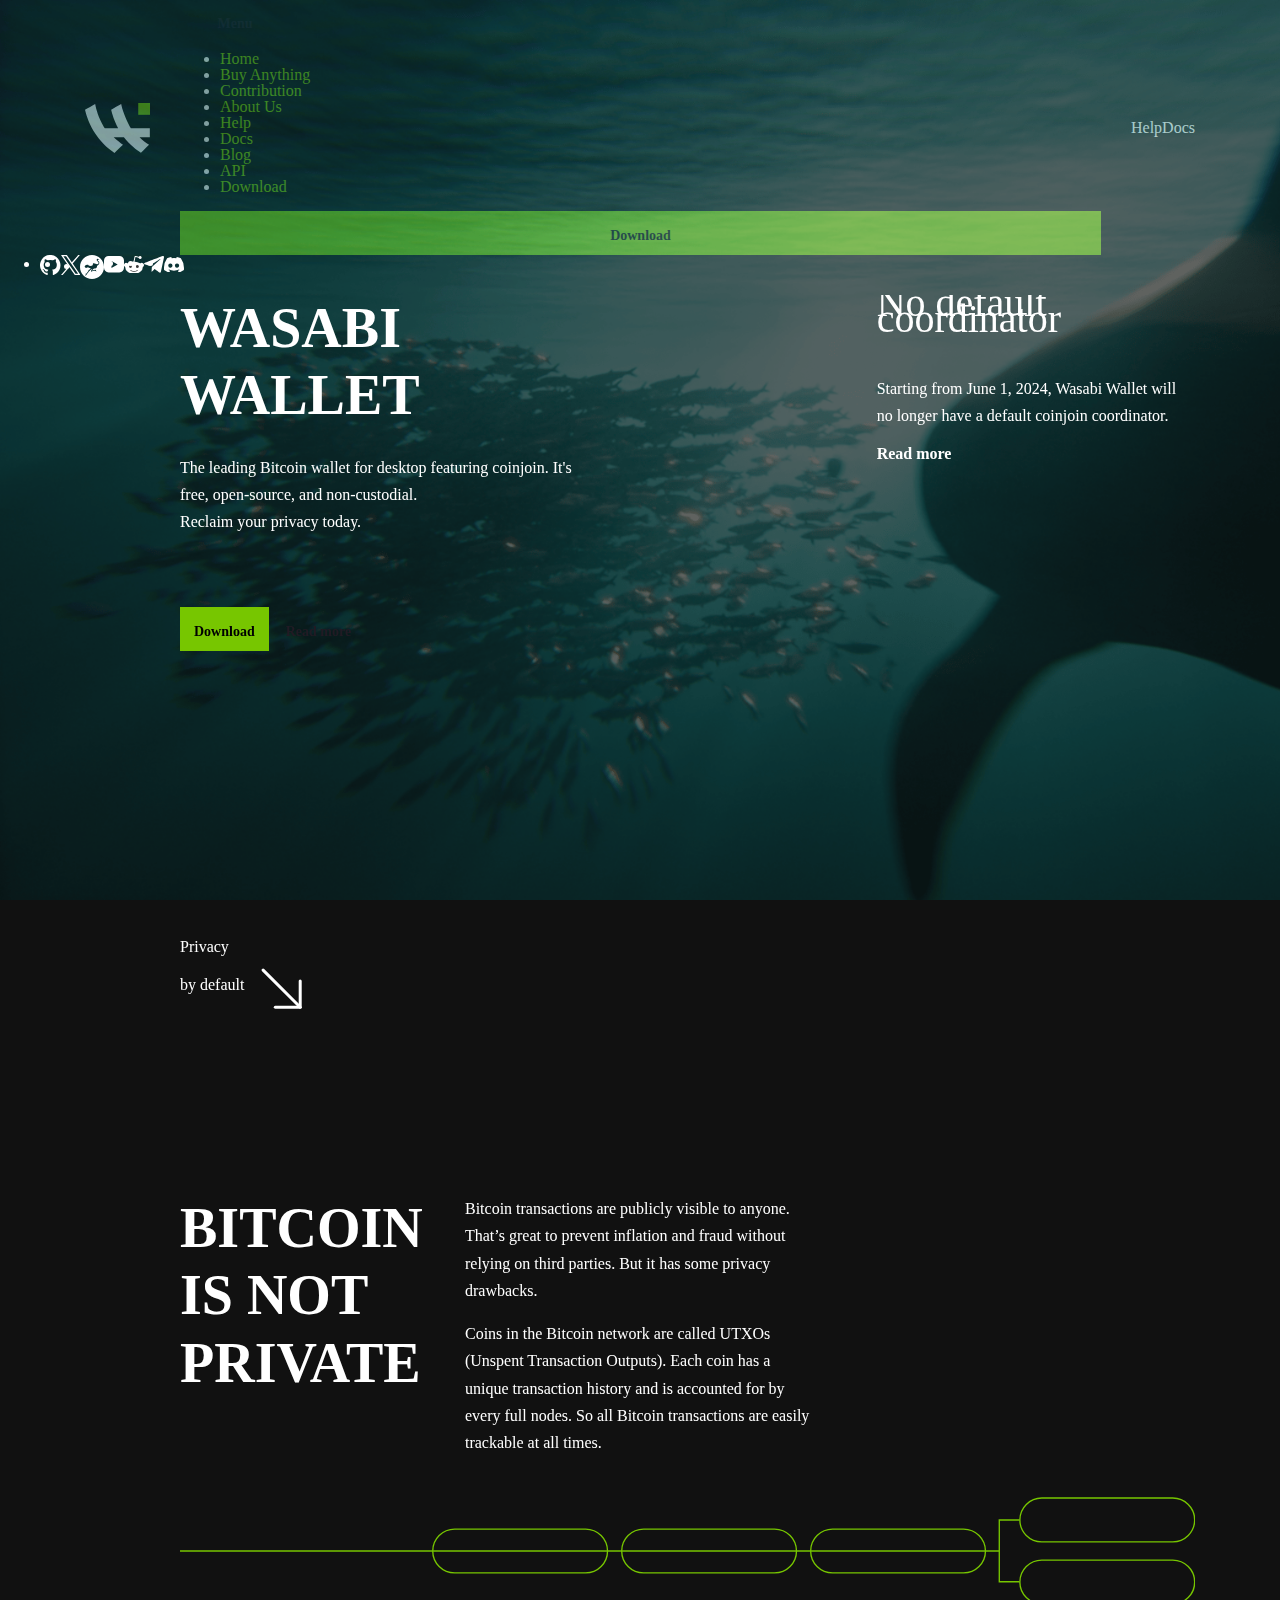
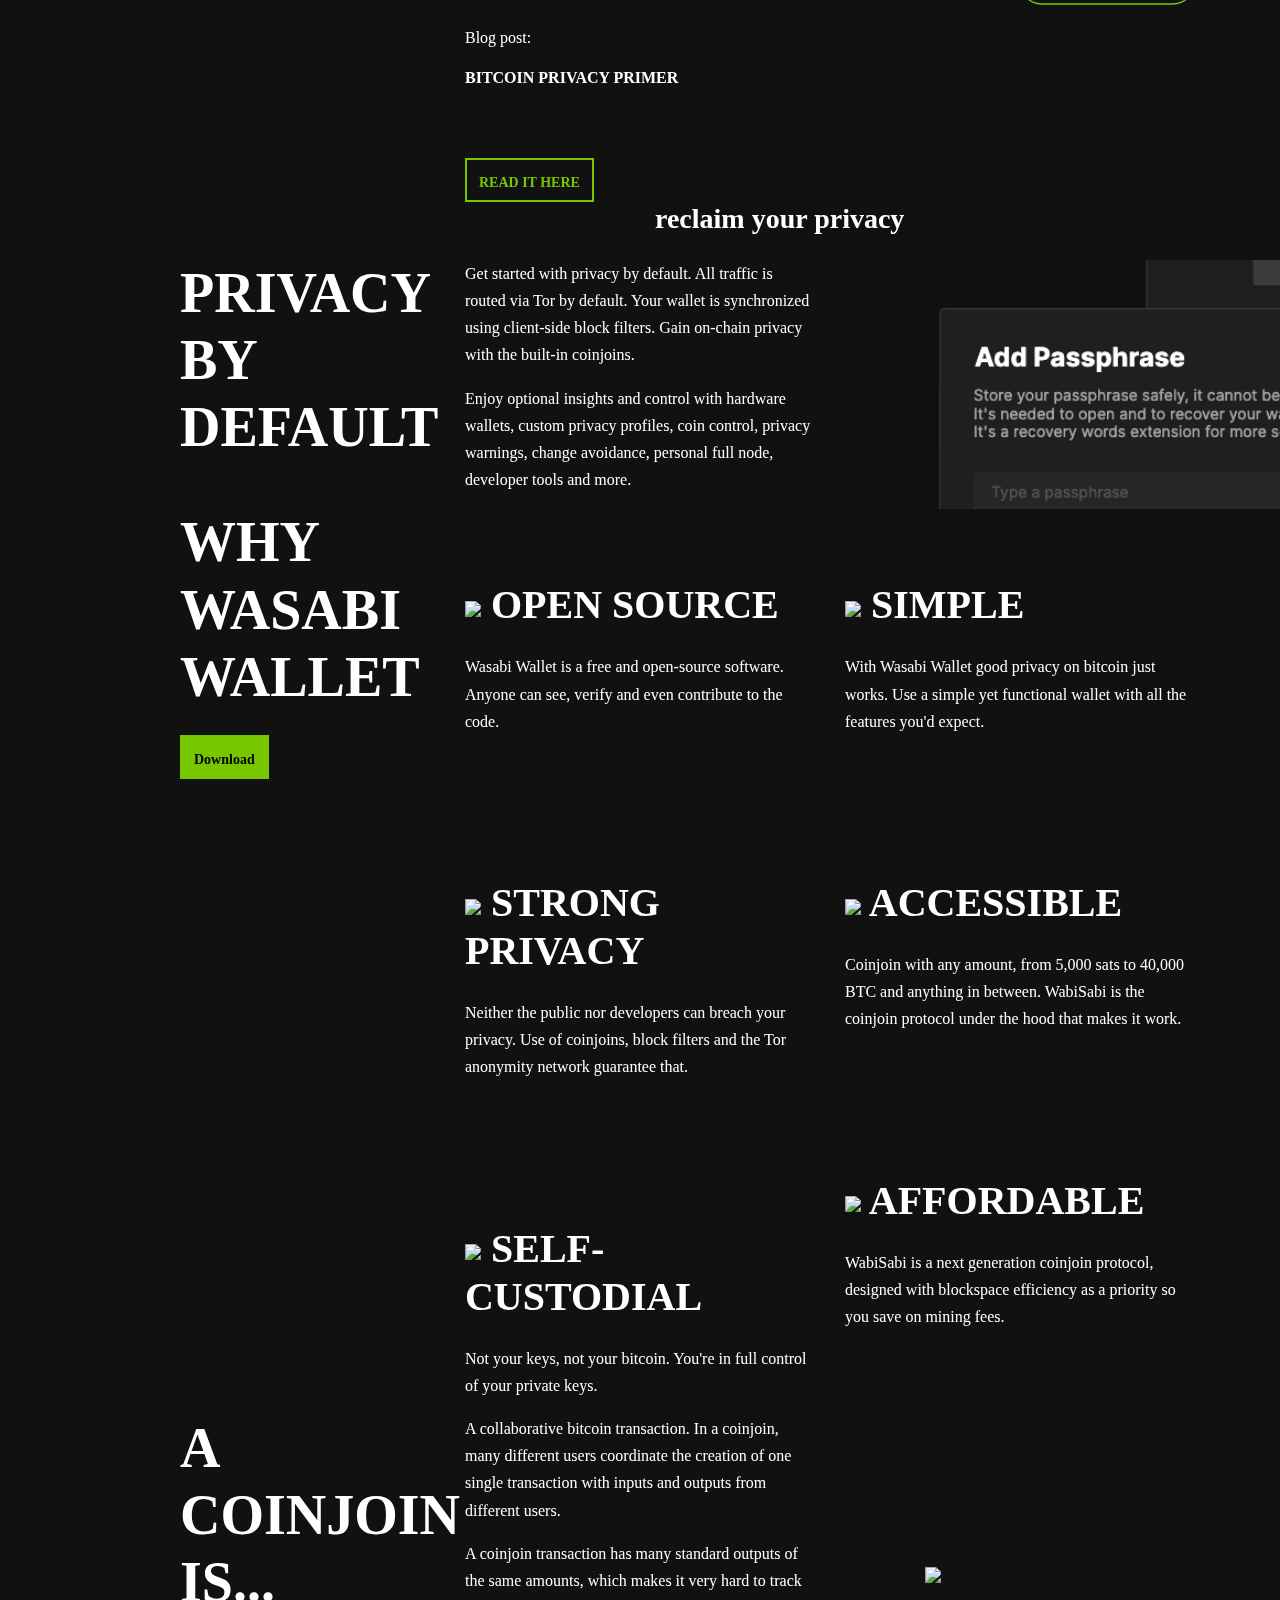
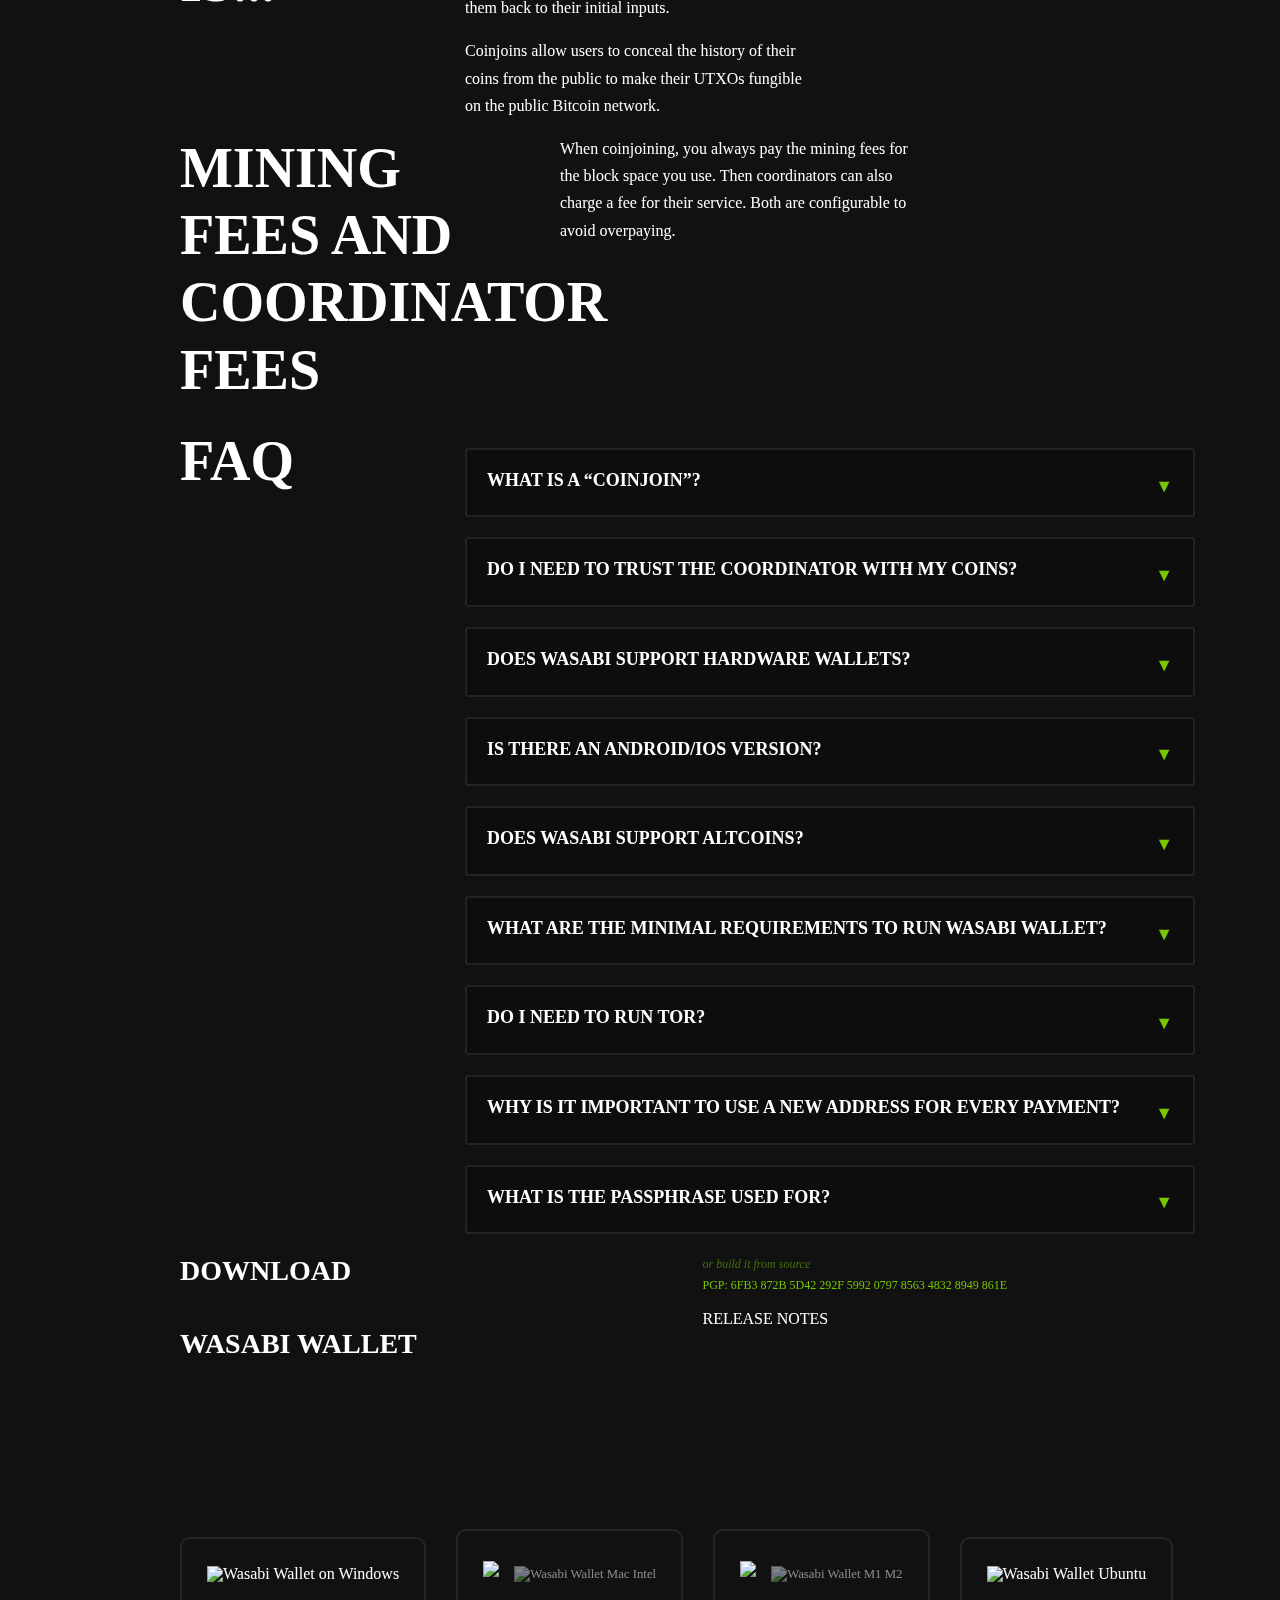
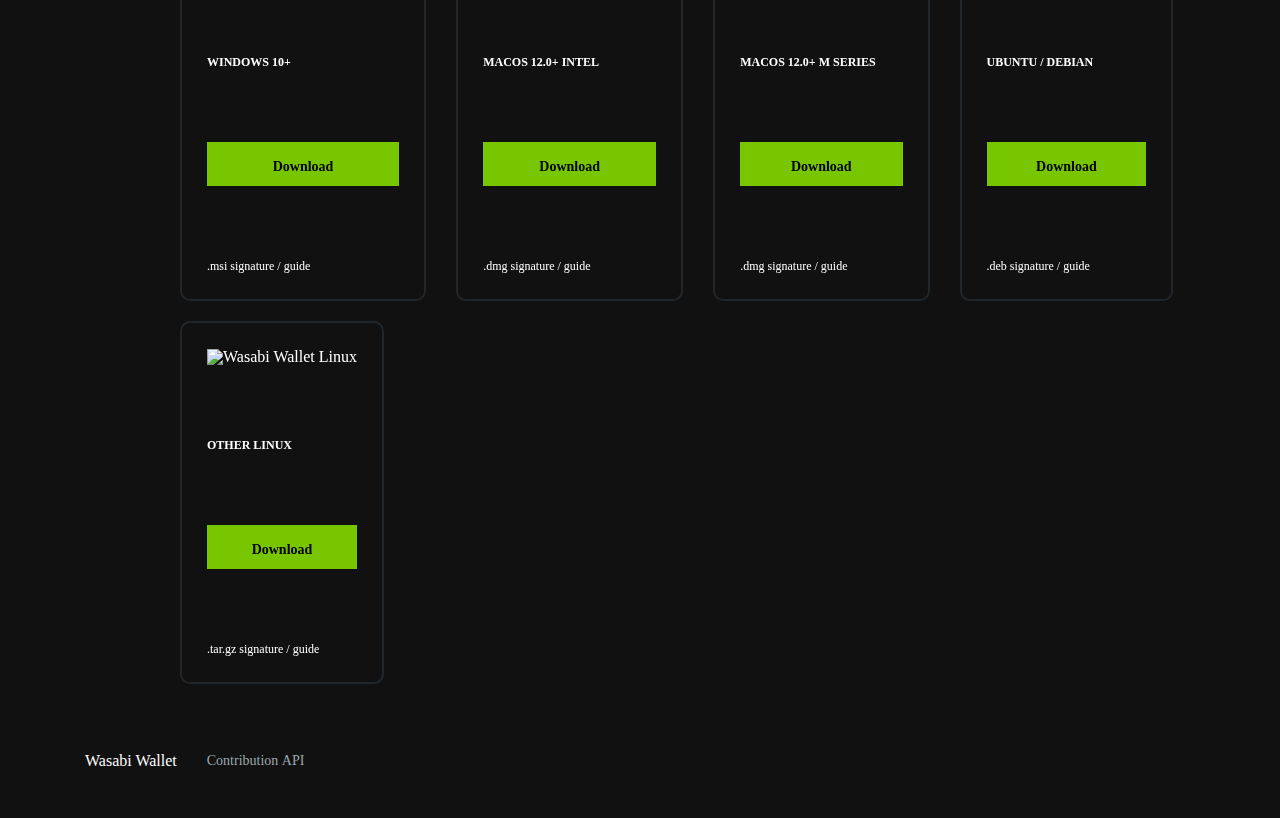
==== wwwroot/index.html @ c13677f4 "Update to 2.3.0.0" ====
<!DOCTYPE html>
<html lang="en">

<head>
    <meta charset="utf-8" />
    <meta name="viewport" content="width=device-width,initial-scale=1" />
    <meta name="title" content="Wasabi Wallet: Bitcoin privacy wallet with coinjoin" />
    <meta name="description" content="Wasabi is an open-source, non-custodial, privacy-focused Bitcoin wallet for desktop, that implements trustless coinjoin over the Tor anonymity network." />
    <meta name="keywords" content="wasabi wallet,wasabiwallet,wasabi bitcoin wallet,wassabi wallet,bitcoin wasabi wallet,wasabiwallet,download wasabi wallet,wasabi btc,wasabi wallet,wallet wasabi,wasabi wallet fees,what is wasabi wallet,coinjoin, coin join" />
    <meta http-equiv="onion-location" content="http://wasabiukrxmkdgve5kynjztuovbg43uxcbcxn6y2okcrsg7gb6jdmbad.onion" />
    <meta property="og:type" content="website" />
    <meta property="og:url" content="https://wasabiwallet.io" />
    <meta property="og:title" content="Wasabi Wallet - Bitcoin privacy wallet with coinjoin" />
    <meta property="og:description" content="Wasabi is an open-source, non-custodial, privacy-focused Bitcoin wallet for desktop, it implements trustless coinjoin over the Tor anonymity network." />
    <meta property="og:image" content="https://wasabiwallet.io/img/wasabi-social.jpg" />
    <meta property="og:site_name" content="Wasabi Wallet - Bitcoin privacy wallet with coinjoin" />
    <meta property="twitter:card" content="summary_large_image" />
    <meta property="twitter:url" content="https://wasabiwallet.io" />
    <meta property="twitter:title" content="Wasabi Wallet - Bitcoin privacy wallet with coinjoin" />
    <meta property="twitter:description" content="Wasabi is an open-source, non-custodial, privacy-focused Bitcoin wallet for desktop, it implements trustless coinjoin over the Tor anonymity network." />
    <meta property="twitter:image" content="https://wasabiwallet.io/img/wasabi-social.jpg" />
    <link rel="stylesheet" href="css/bootstrap.css" />
    <link rel="stylesheet" href="css/style.css" />
    <link rel="shortcut icon" href="img/favicon.ico" />
    <title>Wasabi Wallet - Bitcoin privacy wallet with coinjoin</title>
    <script type="application/ld+json">{"@context": "https://schema.org", "@type": "Organization", "url": "https://wasabiwallet.io", "logo": "https://wasabiwallet.io/img/wasabi_logo.png"}</script>
</head>

<body>
    <header>
        <div class="container">
            <div class="row align-items-center">
                <div class="col-1">
                    <a href="index.html"><img src="img/logo_small.svg" class="logo"> </a>
                </div>
                <div class="col text-end text-lg-start">
                    <div class="menu-row">
                        <input type="checkbox" id="navswitch">
                        <label for="navswitch" class="btn navbarToggler"><span class="navbar-toggler-icon"></span> Menu</label>
                        <ul class="menu">
                            <li><a href="index.html">Home</a> </li>
                            <li><a href="buy-anything.html">Buy Anything</a> </li>
                            <li><a href="contribution.html">Contribution</a> </li>
                            <li><a href="about.html">About Us</a> </li>
                            <li><a href="faq.html">Help</a> </li>
                            <li><a href="https://docs.wasabiwallet.io/" target="_blank">Docs</a> </li>
                            <li><a href="https://blog.wasabiwallet.io" target="_blank">Blog</a> </li>
                            <li><a href="https://wasabiwallet.io/swagger/index.html" target="_blank">API</a> </li>
                            <li class="mt-4 mt-lg-0"><a href="index.html#download">Download</a> </li>
                        </ul>
                        <a href="index.html#download" class="btn btn-primary prefix-arrowdown d-none d-lg-block">Download</a>
                    </div>
                </div>
                <div class="col-auto d-none d-lg-block">
                    <div class="menu-row"><a href="faq.html">Help</a><a href="https://docs.wasabiwallet.io/" target="_blank">Docs</a> </div>
                </div>
            </div>
        </div>
    </header>
    <div class="content">
        <ul class="social-media d-none d-lg-flex">
            <li>
                <a href="https://github.com/WalletWasabi" target="_blank">
                    <svg xmlns="http://www.w3.org/2000/svg" width="20.505" height="20" viewBox="0 0 20.505 20">
                        <path id="Path_9" data-name="Path 9" d="M627.359,98.8c.052-.375.1-.75.156-1.124a9.778,9.778,0,0,1,1.636-4.021,10.2,10.2,0,0,1,9.487-4.4,9.919,9.919,0,0,1,5.081,1.963,10.267,10.267,0,0,1-.057,16.516,9.545,9.545,0,0,1-2.74,1.42.518.518,0,0,1-.759-.538c0-.887,0-1.775,0-2.662a2.978,2.978,0,0,0-.219-1.291,7.837,7.837,0,0,0-.407-.681c.374-.07.78-.122,1.174-.223a4.3,4.3,0,0,0,2.613-1.649,4.824,4.824,0,0,0,.768-2.227,5.881,5.881,0,0,0-.024-1.813,3.718,3.718,0,0,0-.867-1.775.249.249,0,0,1-.055-.283,3.494,3.494,0,0,0-.131-2.479.233.233,0,0,0-.163-.105,1.77,1.77,0,0,0-1.006.2c-.517.244-1.017.524-1.529.778a.5.5,0,0,1-.313.05,9.7,9.7,0,0,0-4.791,0,.444.444,0,0,1-.311-.056,7.382,7.382,0,0,0-2.086-.942c-.013,0-.025-.008-.038-.011-.478-.1-.563-.047-.7.423a3.481,3.481,0,0,0,0,2.182.248.248,0,0,1-.039.207,4.242,4.242,0,0,0-.937,3.384,5.852,5.852,0,0,0,.569,2.089,3.65,3.65,0,0,0,2.188,1.821,16.278,16.278,0,0,0,1.746.408c.031.007.062.01.067.011-.149.271-.3.539-.444.814a.762.762,0,0,0-.088.305.363.363,0,0,1-.318.367,2.3,2.3,0,0,1-1.914-.092,2.256,2.256,0,0,1-.761-.807,2.17,2.17,0,0,0-1.27-1.037,1.986,1.986,0,0,0-.665-.032c-.135.008-.179.118-.088.232a1.233,1.233,0,0,0,.3.313,2.781,2.781,0,0,1,1.106,1.38,2.411,2.411,0,0,0,.542.875,2.319,2.319,0,0,0,1.507.558c.483.022.967,0,1.482,0,0,.29,0,.629,0,.968,0,.26.01.52.009.781a.533.533,0,0,1-.771.557,9.907,9.907,0,0,1-3.966-2.477,10.365,10.365,0,0,1-2.423-3.866,10.2,10.2,0,0,1-.525-2.578c-.006-.078-.021-.156-.031-.234Z" transform="translate(-627.359 -89.203)" fill="#fff" /> </svg>
                </a>
            </li>
            <li>
                <a href="https://x.com/wasabiwallet" target="_blank">
                    <svg xmlns="http://www.w3.org/2000/svg" width="19.571" height="20" viewBox="0 0 19.571 20">
                        <path id="Path_8" data-name="Path 8" d="M0,76.033l.916-1.067,5.313-6.175q.686-.8,1.373-1.594a.063.063,0,0,0,.007-.094Q6.7,65.789,5.8,64.472l-1.853-2.7L2.007,58.954.027,56.073,0,56.038a.38.38,0,0,1,.04,0q2.872,0,5.744,0a.085.085,0,0,1,.06.032Q7.065,57.833,8.28,59.6l2.488,3.62.113.164.212-.246,4.924-5.723q.58-.674,1.161-1.347a.1.1,0,0,1,.066-.034q.826,0,1.651,0l.034,0-.037.046L15.13,60.453l-3.45,4.008a.055.055,0,0,0-.006.081q1.091,1.584,2.18,3.17l2.941,4.279,2.349,3.418.407.592a.188.188,0,0,0,.02.021s0,.01-.005.01H13.74c-.012-.02-.024-.041-.037-.06l-.387-.562-2.351-3.422-2.5-3.644-.053-.076-.036.04L5.78,71.32,1.873,75.861c-.048.056-.094.115-.14.172Zm2.352-18.7c.014.021.022.036.032.049L6.493,63.26,10.9,69.57q1.81,2.589,3.62,5.179a.088.088,0,0,0,.083.043h2.6c-.013-.022-.021-.036-.031-.05l-3.556-5.086L9.858,64.28q-2.415-3.454-4.829-6.908a.085.085,0,0,0-.079-.041H2.407l-.055,0" transform="translate(0 -56.033)" fill="#fff" /> </svg>
                </a>
            </li>
            <li>
                <a href="https://njump.me/npub1jw7scmeuewhywwytqxkxec9jcqf3znw2fsyddcn3948lw9q950ps9y35fg" target="_blank">
                    <svg xmlns="http://www.w3.org/2000/svg" width="24" height="24" viewBox="0 0 24 24">
                        <path d="M12 0C5.373 0 0 5.373 0 12C0 18.627 5.373 24 12 24C18.627 24 24 18.627 24 12C24 5.373 18.627 0 12 0ZM18.892 9.245C18.384 10.087 17.35 10.66 17.256 10.709C17.062 10.812 16.99 10.962 17.003 11.184C17.016 11.407 16.962 12.512 16.289 13C15.943 13.249 14.549 13.572 13.91 13.68C13.582 13.736 13.506 13.837 13.325 13.944C13.08 14.096 12.211 15.301 12.064 15.569C12.083 15.566 14.804 14.721 14.927 14.701C15.25 14.652 15.494 14.746 15.654 14.981C15.805 15.205 15.955 15.433 16.104 15.661C16.158 15.742 16.21 15.826 16.261 15.908L16.315 15.995C16.334 16.026 16.362 16.063 16.374 16.112C16.384 16.146 16.405 16.261 16.339 16.33C16.278 16.393 16.174 16.393 16.117 16.379C16.063 16.364 15.982 16.332 15.916 16.278L15.826 16.202C15.755 16.141 15.619 16.112 15.515 16.117C15.392 16.122 15.23 16.082 15.152 16.033C15 15.936 14.96 15.691 14.96 15.689C14.941 15.607 14.882 15.586 14.828 15.586C14.731 15.583 14.654 15.612 14.576 15.635C14.219 15.742 13.864 15.852 13.506 15.965L12.995 16.124C12.742 16.202 12.49 16.28 12.24 16.364C12.172 16.386 12.106 16.421 12.035 16.457C12.005 16.472 11.976 16.487 11.946 16.501C11.917 16.516 11.885 16.534 11.856 16.55C11.789 16.586 11.718 16.626 11.64 16.649C11.386 16.724 11.162 16.614 11.057 16.36C10.988 16.195 11.05 15.869 11.087 15.774C11.317 15.176 12.066 14.05 12.066 14.042C12.054 14.038 11.236 14.365 11.101 14.468C10.732 14.75 9.864 15.416 9.852 15.48C9.796 15.776 9.612 16 9.331 16.109C9.127 16.188 9.005 16.349 8.885 16.506C8.885 16.506 6.713 19.499 6.565 19.661C6.522 19.709 6.115 20.136 6.007 20.334C5.983 20.383 5.89 20.579 5.866 20.628C5.845 20.667 5.802 20.772 5.635 20.765C5.468 20.758 5.464 20.525 5.456 20.424C5.44 20.177 5.494 19.934 5.623 19.68C5.635 19.656 5.782 19.433 5.728 19.254C5.68 19.097 5.633 18.854 5.706 18.732C5.821 18.539 6.024 18.532 6.296 18.487C6.485 18.456 6.622 18.362 6.755 18.169C7.033 17.762 8.084 16.271 8.322 15.925C8.386 15.835 8.435 15.718 8.456 15.602C8.525 15.254 8.736 15.012 9.103 14.863C9.181 14.831 10.643 13.609 10.643 13.452C10.643 13.339 10.484 13.278 10.362 13.244C10.344 13.24 9.426 13.002 9.007 12.811C8.779 12.708 8.608 12.617 8.405 12.47C8.128 12.266 7.574 12.365 7.494 12.377C7.102 12.433 6.811 12.61 6.48 12.833C6.421 12.875 6.12 12.982 5.968 12.896C5.672 12.727 5.021 12.424 4.781 12.059C4.67 11.89 4.685 11.616 4.763 11.312C5.016 10.607 5.388 10.291 6.076 10.099C6.565 9.931 7.553 9.894 8.028 9.857C8.059 9.847 9.113 9.823 9.852 9.443C10.344 9.191 11.807 8.219 13.91 8.285C14.76 8.312 16.367 9.142 16.986 9.167C17.618 9.193 17.934 9.122 18.299 8.746C18.402 8.638 18.84 7.692 18.426 7.176C18.272 6.984 18.113 6.814 17.929 6.656C17.682 6.445 17.424 6.245 17.202 6.007C16.709 5.485 16.558 4.774 16.79 4.217C16.939 3.828 17.254 3.659 17.706 3.746C18.024 3.808 18.257 4.094 18.485 4.247C18.612 4.332 18.826 4.381 18.965 4.416C19.141 4.457 19.273 4.592 19.266 4.682C19.259 4.774 19.026 4.852 18.803 4.835C18.539 4.817 18.085 4.814 17.814 4.906C17.633 4.972 17.552 5.172 17.605 5.371C17.65 5.532 17.995 5.821 18.125 5.929C18.384 6.142 18.661 6.336 18.877 6.602C19.12 6.906 19.247 7.252 19.285 7.633C19.344 8.219 19.19 8.746 18.892 9.245Z" fill="#fff"/>
                    </svg>
                </a>
            </li>
            <li>
                <a href="https://youtube.com/c/WasabiWallet" target="_blank">
                    <svg xmlns="http://www.w3.org/2000/svg" width="20" height="16.389" viewBox="0 0 20 16.389">
                        <path id="Path_11" data-name="Path 11" d="M3357.333,181.248h-10.818a4.591,4.591,0,0,0-4.591,4.591v7.208a4.591,4.591,0,0,0,4.591,4.591h10.818a4.591,4.591,0,0,0,4.591-4.591v-7.208a4.591,4.591,0,0,0-4.591-4.591m-7.938,11.91c.02-2.347.039-4.672.059-7.026l6.15,3.565-6.208,3.461" transform="translate(-3341.924 -181.248)" fill="#fff" /> </svg>
                </a>
            </li>
            <li>
                <a href="https://www.reddit.com/r/WasabiWallet/" target="_blank">
                    <svg xmlns="http://www.w3.org/2000/svg" width="19.967" height="17.765" viewBox="0 0 19.967 17.765">
                        <g id="Group_33" data-name="Group 33" transform="translate(-2083.593 -529.577)">
                            <path id="Path_14" data-name="Path 14" d="M2025.036,116c1.014.218,1.978.417,2.936.641.1.024.209.176.252.291a1.57,1.57,0,0,0,1.456,1.073,1.522,1.522,0,0,0,.78-2.834,1.486,1.486,0,0,0-1.878.285.5.5,0,0,1-.548.169c-1.007-.214-2.018-.41-3.028-.61-.618-.123-.791-.007-.924.617q-.485,2.292-.966,4.584c-.036.171-.067.3-.3.31a10.471,10.471,0,0,0-5.293,1.654.4.4,0,0,1-.527-.03,2.206,2.206,0,0,0-2.484,3.645c.167.114.308.207.3.46a5.354,5.354,0,0,0,2.7,4.767,10.1,10.1,0,0,0,4.761,1.628,11,11,0,0,0,7.285-1.6,5.32,5.32,0,0,0,2.752-4.805.447.447,0,0,1,.251-.421,2.177,2.177,0,0,0,.829-2.494,2.2,2.2,0,0,0-3.377-1.064c-.133.1-.233.172-.408.057a10.411,10.411,0,0,0-5.212-1.7c-.257-.015-.321-.113-.264-.357.127-.55.234-1.1.351-1.656.18-.854.361-1.709.552-2.61" transform="translate(70.047 414.618)" fill="#fff" />
                            <path id="Path_15" data-name="Path 15" d="M2296.53,364.064a1.429,1.429,0,0,1-1.321,1.444,1.487,1.487,0,0,1-1.583-1.519,1.442,1.442,0,0,1,1.469-1.438,1.468,1.468,0,0,1,1.435,1.513" transform="translate(-198.074 176.131)" fill="#3b3b3b" />
                            <path id="Path_16" data-name="Path 16" d="M2178.977,364.755a1.447,1.447,0,1,1,.021-2.894,1.447,1.447,0,1,1-.021,2.894" transform="translate(-88.909 176.779)" fill="#3b3b3b" />
                            <path id="Path_17" data-name="Path 17" d="M2202.2,446.523a5.674,5.674,0,0,1-3.41-.964c-.091-.06-.22-.128-.24-.214-.031-.134-.034-.343.046-.416a.494.494,0,0,1,.435-.071c.263.108.485.312.745.427a5.572,5.572,0,0,0,5.479-.319,2.015,2.015,0,0,1,.2-.119.355.355,0,0,1,.5.171c.1.188.016.324-.154.444a5.751,5.751,0,0,1-3.605,1.062" transform="translate(-108.653 98.79)" fill="#3b3b3b" /> </g>
                    </svg>
                </a>
            </li>
            <li>
                <a href="https://t.me/WasabiWallet" target="_blank">
                    <svg xmlns="http://www.w3.org/2000/svg" width="20" height="16.659" viewBox="0 0 20 16.659">
                        <path id="Path_14" data-name="Path 14" d="M5399.488,169.965l.365-4.741,8.545-7.659s.156-.209,0-.261-.243-.121-.721.174-10.43,6.548-10.43,6.548l-4.641-1.407s-.726-.277-.621-.731c.078-.338.521-.572.833-.676s17.871-6.825,17.871-6.825.781-.313,1.146.313c.313.469,0,1.56,0,1.56l-2.97,13.862s-.179.818-.864.846a.868.868,0,0,1-.486-.133c-1.044-.638-4.876-3.5-4.876-3.5l-2.292,2.188a1.605,1.605,0,0,1-.86.443" transform="translate(-5391.976 -154.308)" fill="#fff" /> </svg>
                </a>
            </li>
            <li>
                <a href="https://discord.gg/nm7YHEZnJs" target="_blank">
                    <svg xmlns="http://www.w3.org/2000/svg" width="20" height="15.6" viewBox="0 0 20 15.6">
                        <path id="Path_10" data-name="Path 10" d="M2713.71,192.459a17.682,17.682,0,0,0-4.139-1.349l-.511,1.209a14.721,14.721,0,0,0-2-.177v-.009s-.088,0-.235,0-.235,0-.235,0v.009a14.72,14.72,0,0,0-2,.177l-.511-1.209a17.682,17.682,0,0,0-4.138,1.349,17.043,17.043,0,0,0-3.022,11.625,21.405,21.405,0,0,0,5.02,2.626,14.985,14.985,0,0,0,1.095-1.812,6.016,6.016,0,0,1-1.674-.791l.419-.372a11.416,11.416,0,0,0,5.045,1.139,14.419,14.419,0,0,0,5.041-1.139h0l.419.372a6.02,6.02,0,0,1-1.674.791,14.985,14.985,0,0,0,1.095,1.812,21.4,21.4,0,0,0,5.02-2.626,17.044,17.044,0,0,0-3.022-11.625m-10.2,9.37a2.114,2.114,0,1,1,1.813-2.093,1.968,1.968,0,0,1-1.813,2.093m6.65,0a2.114,2.114,0,1,1,1.814-2.093,1.968,1.968,0,0,1-1.814,2.093" transform="translate(-2696.83 -191.11)" fill="#fff" /> </svg>
                </a>
            </li>
        </ul>
        <section class="video-section">
            <div class="video-homepage"> <img class="mobile_video_bg d-block" src="img/video_bg.png" alt="Wasabi Wallet - video"> </div>
            <div class="container">
                <div class="row vh-100">
                    <div class="col-lg-11 offset-lg-1 position-relative">
                        <div class="floating-home">
                            <div class="row">
                                <div class="col-lg-5">
                                    <h1 class="title"><strong>Wasabi Wallet</strong></h1>
                                    <p class="mb-4">The leading Bitcoin wallet for desktop featuring coinjoin. It's free, open-source, and non-custodial.
                                        <br>Reclaim your privacy today.</p><a href="index.html#download" class="btn btn-primary mt-2 mt-md-0">Download</a> <a href="#bitcoinisnotprivate" class="btn btn-blur affix-arrowright mt-2 mt-md-0">Read more</a> </div>
                                <div class="col-lg-4 offset-lg-3">
                                    <div class="box-blur d-none d-lg-block">
                                        <div class="title-small mb-3">No default coordinator</div>
                                        <p>Starting from June 1, 2024, Wasabi Wallet will no longer have a default coinjoin coordinator.</p><strong><a href="https://blog.wasabiwallet.io/zksnacks-is-discontinuing-its-coinjoin-coordination-service-1st-of-june/" target="_blank" class="affix-arrowright">Read more</a></strong> </div>
                                </div>
                            </div>
                            <div class="row mt-5">
                                <div class="col-lg-12 text-end mt-5">
                                    <div class="title-huge">Privacy</div>
                                    <div class="title-huge">by default
                                        <a href="#coinjoin" class="btn btn-giga">
                                            <svg xmlns="http://www.w3.org/2000/svg" width="40.713" height="40.713" viewBox="0 0 40.713 40.713">
                                                <g id="Group_14" data-name="Group 14" transform="translate(-1608.287 -827.287)">
                                                    <g id="Group_13" data-name="Group 13" transform="translate(39.908 8.908)">
                                                        <line id="Line_4" data-name="Line 4" x2="36.417" y2="36.417" transform="translate(1570.5 820.5)" fill="none" stroke="#fff" stroke-linecap="round" stroke-width="3" />
                                                        <line id="Line_5" data-name="Line 5" y2="26.301" transform="translate(1607.592 831.29)" fill="none" stroke="#fff" stroke-linecap="round" stroke-width="3" />
                                                        <line id="Line_6" data-name="Line 6" x2="24.952" transform="translate(1582.639 857.592)" fill="none" stroke="#fff" stroke-linecap="round" stroke-width="3" /> </g>
                                                </g>
                                            </svg>
                                        </a>
                                    </div>
                                </div>
                            </div>
                        </div>
                    </div>
                </div>
            </div>
        </section>
        <section id="bitcoinisnotprivate">
            <div class="container">
                <div class="row">
                    <div class="col-lg-3 offset-lg-1">
                        <h2 class="title">Bitcoin is not private</h2>
                    </div>
                    <div class="col-lg-4">
                        <p> Bitcoin transactions are publicly visible to anyone. That’s great to prevent inflation and fraud without relying on third parties. But it has some privacy drawbacks. </p>
                        <p> Coins in the Bitcoin network are called UTXOs (Unspent Transaction Outputs). Each coin has a unique transaction history and is accounted for by every full nodes. So all Bitcoin transactions are easily trackable at all times. </p>
                    </div>
                </div>
                <div class="row">
                    <div class="col-lg-11 offset-lg-1">
                        <svg xmlns="http://www.w3.org/2000/svg" width="1504" height="158" viewBox="0 0 1504 158" class="w-100">
                            <g id="Group_25" data-name="Group 25" transform="translate(-42 -1874)">
                                <g id="Rectangle_10" data-name="Rectangle 10" transform="translate(416 1920)" fill="none" stroke="#77C600" stroke-width="2">
                                    <rect width="260" height="66" rx="33" stroke="none" />
                                    <rect x="0.5" y="0.5" width="259" height="65" rx="32.5" fill="none" /> </g>
                                <g id="Rectangle_10-2" data-name="Rectangle 10" transform="translate(696 1920)" fill="none" stroke="#77C600" stroke-width="2">
                                    <rect width="260" height="66" rx="33" stroke="none" />
                                    <rect x="0.5" y="0.5" width="259" height="65" rx="32.5" fill="none" /> </g>
                                <g id="Rectangle_10-3" data-name="Rectangle 10" transform="translate(976 1920)" fill="none" stroke="#77C600" stroke-width="2">
                                    <rect width="260" height="66" rx="33" stroke="none" />
                                    <rect x="0.5" y="0.5" width="259" height="65" rx="32.5" fill="none" /> </g>
                                <g id="Rectangle_10-4" data-name="Rectangle 10" transform="translate(1286 1874)" fill="none" stroke="#77C600" stroke-width="2">
                                    <rect width="260" height="66" rx="33" stroke="none" />
                                    <rect x="0.5" y="0.5" width="259" height="65" rx="32.5" fill="none" /> </g>
                                <g id="Rectangle_11" data-name="Rectangle 11" transform="translate(1286 1966)" fill="none" stroke="#77C600" stroke-width="2">
                                    <rect width="260" height="66" rx="33" stroke="none" />
                                    <rect x="0.5" y="0.5" width="259" height="65" rx="32.5" fill="none" /> </g>
                                <path id="Path_7" data-name="Path 7" d="M-279.661,0h1214" transform="translate(321.661 1953)" fill="none" stroke="#77C600" stroke-width="2" />
                                <path id="Path_6" data-name="Path 6" d="M3502,1902.8h-30v91.527h30" transform="translate(-2216 4.204)" fill="none" stroke="#77C600" stroke-width="2" /> </g>
                        </svg>
                    </div>
                </div>
                <div class="row">
                    <div class="col-lg-3 offset-lg-4"> Blog post: <strong class="d-block mt-2">BITCOIN PRIVACY PRIMER</strong> <a href="https://blog.wasabiwallet.io/bitcoin-privacy-primer/" target="_blank" class="btn btn-secondary affix-arrowright mt-4">Read it here</a> </div>
                </div>
                <div class="row">
                    <div class="col-lg-6 offset-lg-6 text-end">
                        <h3 class="title-big mt-5 mt-lg-0">reclaim your privacy</h3> </div>
                </div>
            </div>
        </section>
        <section>
            <div class="container">
                <div class="row">
                    <div class="col-lg-3 offset-lg-1">
                        <h2 class="title">Privacy by default</h2>
                    </div>
                    <div class="col-lg-4">
                        <p> Get started with privacy by default. All traffic is routed via Tor by default. Your wallet is synchronized using client-side block filters. Gain on-chain privacy with the built-in coinjoins. </p>
                        <p> Enjoy optional insights and control with hardware wallets, custom privacy profiles, coin control, privacy warnings, change avoidance, personal full node, developer tools and more. </p>
                    </div>
                    <div class="col-lg-2 offset-lg-1 position-relative"><img src="img/screen_shot1.png" class="pull-img pull-img-to-right" />
                    </div>
                </div>
            </div>
        </section>
        <section>
            <div class="container">
                <div class="row">
                    <div class="col-lg-3 offset-lg-1">
                        <h2 class="title">Why Wasabi Wallet</h2> <a href="index.html#download" class="btn btn-primary">Download</a>
                    </div>
                    <div class="col-lg-4 mt-5 mt-lg-0">
                        <div class="box">
                            <h3 class="title-small position-relative ms-5 mt-4"> <img src="img/icon1.svg" class="icon-pull-left"/> OPEN SOURCE </h3>
                            <p class="ms-5">Wasabi Wallet is a free and open-source software. Anyone can see, verify and even contribute to the code. </p>
                            <h3 class="title-small position-relative ms-5 mt-5"> <img src="img/icon2.svg" class="icon-pull-left"/> STRONG PRIVACY </h3>
                            <p class="ms-5">Neither the public nor developers can breach your privacy. Use of coinjoins, block filters and the Tor anonymity network guarantee that. </p>
                            <h3 class="title-small position-relative ms-5 mt-5"> <img src="img/icon3.svg" class="icon-pull-left"/> SELF-CUSTODIAL </h3>
                            <p class="ms-5"> Not your keys, not your bitcoin. You're in full control of your private keys. </p>
                        </div>
                    </div>
                    <div class="col-lg-4 mt-5 mt-lg-0">
                        <div class="box">
                            <h3 class="title-small position-relative ms-5 mt-4"> <img src="img/icon4.svg" class="icon-pull-left"/> SIMPLE </h3>
                            <p class="ms-5">With Wasabi Wallet good privacy on bitcoin just works. Use a simple yet functional wallet with all the features you'd expect. </p>
                            <h3 class="title-small position-relative ms-5 mt-5"> <img src="img/icon5.svg" class="icon-pull-left"/> ACCESSIBLE </h3>
                            <p class="ms-5">Coinjoin with any amount, from 5,000 sats to 40,000 BTC and anything in between. WabiSabi is the coinjoin protocol under the hood that makes it work. </p>
                            <h3 class="title-small position-relative ms-5 mt-5"> <img src="img/icon6.svg" class="icon-pull-left"/> AFFORDABLE </h3>
                            <p class="ms-5">WabiSabi is a next generation coinjoin protocol, designed with blockspace efficiency as a priority so you save on mining fees.</p>
                        </div>
                    </div>
                </div>
            </div>
        </section>
        <section id="coinjoin" class="coinjoin-section">
            <div class="container">
                <div class="row">
                    <div class="col-lg-3 offset-lg-1">
                        <h2 class="title">A coinjoin is...</h2>
                    </div>
                    <div class="col-lg-4 mt-5 mt-lg-0">
                        <p> A collaborative bitcoin transaction. In a coinjoin, many different users coordinate the creation of one single transaction with inputs and outputs from different users. </p>
                        <p> A coinjoin transaction has many standard outputs of the same amounts, which makes it very hard to track them back to their initial inputs. </p>
                        <p> Coinjoins allow users to conceal the history of their coins from the public to make their UTXOs fungible on the public Bitcoin network. </p>
                    </div>
                    <div class="col-lg-2 offset-lg-1 position-relative"> <img src="img/screen_shot2.png" class="pull-img pull-img-to-right" /> </div>
                </div>
            </div>
        </section>
        <section>
            <div class="container">
                <div class="row align-items-end">
                    <div class="col-lg-8 offset-lg-1">
                        <div class="row">
                            <div class="col-lg-6">
                                <h2 class="title">Mining fees and coordinator fees</h2>
                            </div>
                            <div class="col-lg-6">
                                <p>When coinjoining, you always pay the mining fees for the block space you use. Then coordinators can also charge a fee for their service. Both are configurable to avoid overpaying.</p>
                            </div>
                        </div>
                    </div>
                </div>
            </div>
        </section>
        <section>
            <div class="container">
                <div class="row">
                    <div class="col-lg-3 offset-lg-1">
                        <h2 class="title">FAQ</h2>
                    </div>
                    <div class="col-lg-8">
                        <div class="card">
                            <input type="checkbox" id="faq1">
                            <label for="faq1">WHAT IS A “COINJOIN”?</label>
                            <div class="card-content">
                                <p>A coinjoin is a collaborative transaction between multiple peers.</p>
                                <p>Usually, but not necessarily, it consists of some standard output denominations that participants should break their coins in to. This makes it difficult for outside parties to trace where a particular coin was sent to (as opposed to regular bitcoin transactions, where there is usually one sender and one receiver).</p>
                                <p>Coinjoins can be done with non-custodial software like Wasabi Wallet, that eliminates the risk of funds disappearing or being stolen. The funds will always be in a bitcoin address that the user controls and not even the coordinator can alter the transaction or redirect the funds.</p>
                                <p>Coinjoin basically means: “when you want to make a transaction, find someone else who also wants to make a transaction and make a joint transaction together”.</p>
                            </div>
                        </div>
                        <div class="card">
                            <input type="checkbox" id="faq3">
                            <label for="faq3">DO I NEED TO TRUST THE COORDINATOR WITH MY COINS?</label>
                            <div class="card-content">
                                <p>No, Wasabi’s coinjoin implementation is trustless by design. The participants do not need to trust each other or the coordinator. Since only the user knows the private keys, only he can sign the transaction, which will only be done after verifying that everything is alright. Nobody can neither steal your coins, nor figure out which outputs belong to which inputs.</p>
                            </div>
                        </div>
                        <div class="card">
                            <input type="checkbox" id="faq4">
                            <label for="faq4">DOES WASABI SUPPORT HARDWARE WALLETS?</label>
                            <div class="card-content">
                                <p>Wasabi does support hardware wallet usage through the standard Bitcoin-core HWI, and coinjoining straight to a hardware wallet is possible, but signing a coinjoin trasaction with a hardware wallet is not implemented.</p>
                                <p>Here's a <a href="https://github.com/WalletWasabi/WalletWasabi/blob/master/WalletWasabi.Documentation/WasabiCompatibility.md#officially-supported-hardware-wallets" target="_blank">list</a> of the officially supported hardware wallets.</p>
                            </div>
                        </div>
                        <div class="card">
                            <input type="checkbox" id="faq5">
                            <label for="faq5">IS THERE AN ANDROID/IOS VERSION?</label>
                            <div class="card-content">
                                <p>No. Wasabi’s features, like Tor and coinjoin, require considerable computational power, which are currently not replicable on a smartphone.</p>
                            </div>
                        </div>
                        <div class="card">
                            <input type="checkbox" id="faq6">
                            <label for="faq6">DOES WASABI SUPPORT ALTCOINS?</label>
                            <div class="card-content">
                                <p>There are countless reasons why it is the only logical choice to be bitcoin-only. With Bitcoin we have a once in a lifetime opportunity to manifest libre sound money. If we succeed, then an utmost beautiful agora of sovereign individuals may emerge. If we fail, then this will conjure up the most horrific Orwellian nightmare. There is no room for wasted time and energy, this great work requires our full attention. Any line of code written to support a random shitcoin takes away scarce developer time to work on real problems.</p>
                            </div>
                        </div>
                        <div class="card">
                            <input type="checkbox" id="faq7">
                            <label for="faq7">WHAT ARE THE MINIMAL REQUIREMENTS TO RUN WASABI WALLET?</label>
                            <div class="card-content">
                                <p>Wasabi Wallet runs in most operating systems with 64-bit and arm64 architecture, like Linux, MacOs and Windows. Wasabi Wallet does not required a lot of storage, CPU and Memory, it should run on basically any hardware. For the complete list of all the officially supported operating systems, click <a href="https://github.com/WalletWasabi/WalletWasabi/blob/master/WalletWasabi.Documentation/WasabiCompatibility.md#officially-supported-operating-systems" target="_blank">here</a>.</p>
                            </div>
                        </div>
                        <div class="card">
                            <input type="checkbox" id="faq8">
                            <label for="faq8">DO I NEED TO RUN TOR?</label>
                            <div class="card-content">
                                <p>All Wasabi network traffic goes via Tor by default -there's no need to set up Tor by yourself. If you do already have Tor, and it is running, then Wasabi will try to use that first.</p>
                                <p>You can turn off Tor in the Settings. Note that in this case you are still private, except when you coinjoin and when you broadcast a transaction. In the first case, the coordinator would know the links between your inputs and outputs based on your IP address. In the second case, if you happen to broadcast a transaction of yours to a full node that is spying on you, it will know the link between your transaction and your IP address.</p>
                            </div>
                        </div>
                        <div class="card">
                            <input type="checkbox" id="faq9">
                            <label for="faq9">WHY IS IT IMPORTANT TO USE A NEW ADDRESS FOR EVERY PAYMENT?</label>
                            <div class="card-content">
                                <p>Addresses being used more than once is very damaging to privacy because that links together more blockchain transactions with proof that they were created by the same entity. The most private and secure way to use bitcoin is to give a brand new address to each person who pays you. After an address has received a coin, it should never be used again. Also, a brand new bitcoin address should be demanded from the recipient when sending bitcoin. Wasabi has a user interface which discourages address reuse by removing from the GUI addresses which have received a coin.</p>
                                <p>It has been argued that the phrase "bitcoin address" was a bad name for this object because it implies it can be reused like an email address. A better name would be something like "bitcoin invoice".</p>
                                <p>Bitcoin isn't anonymous but pseudonymous, and the pseudonyms are bitcoin addresses. Avoiding address reuse is like throwing away a pseudonym after it has been used.</p>
                            </div>
                        </div>
                        <div class="card">
                            <input type="checkbox" id="faq10">
                            <label for="faq10">WHAT IS THE PASSPHRASE USED FOR?</label>
                            <div class="card-content">
                                <p>The passphrase you set is used as a 13th seed word (as described in <a href="https://github.com/bitcoin/bips/blob/master/bip-0039.mediawiki" target="_blank">BIP 39</a>) and to encrypt the private key of the extended private key (as described in <a href="https://github.com/bitcoin/bips/blob/master/bip-0038.mediawiki" target="_blank">BIP 38</a>) to get an encrypted secret which is stored on the computer.</p>
                                <p>Wasabi Wallet stores only the BIP38 encrypted blob, so you'll need to type in the passphrase to spend or coinjoin from the wallet.</p>
                                <p>The passphrase will unlock your bitcoin to anyone who has access to the recovery words backup or the computer! If your backup gets compromised, this password is the only thing protecting your precious sats.</p>
                                <p>It is important to use a random and long passphrase.</p>
                            </div>
                        </div>
                    </div>
                </div>
            </div>
        </section>
        <section class="section-transparent" id="download">
            <div class="container">
                <div class="row align-items-center mt-5 mt-lg-0">
                    <div class="col-lg-11 offset-lg-1">
                        <div class="row align-items-top mb-5">
                            <div class="col-lg-6 order-1">
                                <h3 class="title-huge">DOWNLOAD</h3>
                            </div>
                            <div class="col-lg-6 order-3 order-lg-2">
                                <div class="ps-0 ps-lg-5">
                                    <p class="small-text"><a href="https://github.com/WalletWasabi/WalletWasabi#build-from-source-code" target="_blank"><i class="muted-text">or build it from source</i></a>
                                        <br><a href="https://raw.githubusercontent.com/WalletWasabi/WalletWasabi/master/PGP.txt" target="_blank">PGP: 6FB3 872B 5D42 292F 5992 0797 8563 4832 8949 861E</a>
                                    </p>
                                    <a href="https://github.com/WalletWasabi/WalletWasabi/releases" target="_blank" class="affix-arrowright">RELEASE NOTES</a>
                                </div>
                            </div>
                            <div class="col-lg-12 order-2 order-lg-3">
                                <h3 class="title-huge">WASABI WALLET</h3>
                            </div>
                        </div>
                        <div class="version-content d-none d-lg-block">
                            <div class="row align-items-end">
                                <div class="col-sm-6 col-md-4 col-xl-auto">
                                    <div class="download-box"><img src="img/icon_windows.svg" class="download-icon" alt="Wasabi Wallet on Windows">
                                        <div class="my-4">
                                            <div class="system-text">WINDOWS 10+</div>
                                        </div>
                                        <a href="https://github.com/WalletWasabi/WalletWasabi/releases/download/v2.3.0.0/Wasabi-2.3.0.0.msi" target="_blank" class="btn btn-primary w-100">Download</a>
                                        <div class="small-text mt-4">
                                            .msi <span class="float-end"><a href="https://github.com/WalletWasabi/WalletWasabi/releases/download/v2.3.0.0/Wasabi-2.3.0.0.msi.asc" target="_blank">signature</a> / <a href="https://docs.wasabiwallet.io/using-wasabi/InstallPackage.html#windows" target="_blank">guide</a></span>
                                        </div>
                                    </div>
                                </div>
                                <div class="col-sm-6 col-md-4 col-xl-auto">
                                    <div class="download-box"><img src="img/icon_mac.svg" class="download-icon"><img src="img/icon_intel.svg" class="download-icon small" alt="Wasabi Wallet Mac Intel">
                                        <div class="my-4">
                                            <div class="system-text">MACOS 12.0+ INTEL</div>
                                        </div>
                                        <a href="https://github.com/WalletWasabi/WalletWasabi/releases/download/v2.3.0.0/Wasabi-2.3.0.0.dmg" target="_blank" class="btn btn-primary w-100">Download</a>
                                        <div class="small-text mt-4">
                                            .dmg <span class="float-end"><a href="https://github.com/WalletWasabi/WalletWasabi/releases/download/v2.3.0.0/Wasabi-2.3.0.0.dmg.asc" target="_blank">signature</a> / <a href="https://docs.wasabiwallet.io/using-wasabi/InstallPackage.html#macos" target="_blank">guide</a></span>
                                        </div>
                                    </div>
                                </div>
                                <div class="col-sm-6 col-md-4 col-xl-auto">
                                    <div class="download-box"><img src="img/icon_mac.svg" class="download-icon"><img src="img/icon_apple_silicon.svg" class="download-icon small" alt="Wasabi Wallet M1 M2">
                                        <div class="my-4">
                                            <div class="system-text">MACOS 12.0+ M SERIES</div>
                                        </div>
                                        <a href="https://github.com/WalletWasabi/WalletWasabi/releases/download/v2.3.0.0/Wasabi-2.3.0.0-arm64.dmg" target="_blank" class="btn btn-primary w-100">Download</a>
                                        <div class="small-text mt-4">
                                            .dmg <span class="float-end"><a href="https://github.com/WalletWasabi/WalletWasabi/releases/download/v2.3.0.0/Wasabi-2.3.0.0-arm64.dmg.asc" target="_blank">signature</a> / <a href="https://docs.wasabiwallet.io/using-wasabi/InstallPackage.html#macos" target="_blank">guide</a></span>
                                        </div>
                                    </div>
                                </div>
                                <div class="col-sm-6 col-md-4 col-xl-auto">
                                    <div class="download-box"><img src="img/icon_ubuntu.svg" class="download-icon" alt="Wasabi Wallet Ubuntu">
                                        <div class="my-4">
                                            <div class="system-text">UBUNTU / DEBIAN</div>
                                        </div>
                                        <a href="https://github.com/WalletWasabi/WalletWasabi/releases/download/v2.3.0.0/Wasabi-2.3.0.0.deb" target="_blank" class="btn btn-primary w-100">Download</a>
                                        <div class="small-text mt-4">
                                            .deb <span class="float-end"><a href="https://github.com/WalletWasabi/WalletWasabi/releases/download/v2.3.0.0/Wasabi-2.3.0.0.deb.asc" target="_blank">signature</a> / <a href="https://docs.wasabiwallet.io/using-wasabi/InstallPackage.html#debian-and-ubuntu" target="_blank">guide</a></span>
                                        </div>
                                    </div>
                                </div>
                                <div class="col-sm-6 col-md-4 col-xl-auto">
                                    <div class="download-box"><img src="img/icon_linux.svg" class="download-icon" alt="Wasabi Wallet Linux">
                                        <div class="my-4">
                                            <div class="system-text">OTHER LINUX</div>
                                        </div>
                                        <a href="https://github.com/WalletWasabi/WalletWasabi/releases/download/v2.3.0.0/Wasabi-2.3.0.0-linux-x64.tar.gz" target="_blank" class="btn btn-primary w-100">Download</a>
                                        <div class="small-text mt-4">
                                            .tar.gz <span class="float-end"><a href="https://github.com/WalletWasabi/WalletWasabi/releases/download/v2.3.0.0/Wasabi-2.3.0.0-linux-x64.tar.gz.asc" target="_blank">signature</a> / <a href="https://docs.wasabiwallet.io/using-wasabi/InstallPackage.html#other-linux" target="_blank">guide</a></span>
                                        </div>
                                    </div>
                                </div>
                            </div>
                        </div>
                        <div class="d-block d-lg-none">
                            <p class="green-text">Our software is exclusively available for desktop use. To download, please access this website from a desktop computer.</p>
                        </div>
                    </div>
                </div>
            </div>
        </section>
    </div>
    <footer>
        <div class="container">
            <div class="row">
                <div class="col-lg-auto py-2">
                   <span class="white-text">Wasabi Wallet</span>
                </div>
                <div class="col-lg py-2 text-lg-end">
                    <a href="contribution.html" class="d-inline-block me-3">Contribution</a>
                    <a href="https://wasabiwallet.io/swagger/index.html" class="d-inline-block me-3">API</a>
                </div>
            </div>
        </div>
    </footer>
</body>

</html>
---- wwwroot/css/style.css ----
@font-face {
    font-family: Objectivity;
    src: url('../fonts/objectivity.thin.otf');
    font-weight: 100;
}
@font-face {
    font-family: Objectivity;
    src: url('../fonts/objectivity.regular.otf');
    font-weight: normal;
}
@font-face {
    font-family: Objectivity;
    src: url('../fonts/objectivity.medium.otf');
    font-weight: medium;
}
@font-face {
    font-family: Objectivity;
    src: url('../fonts/objectivity.bold.otf');
    font-weight: bold;
}
:root {
    --black: #111;
    --green: #77C600;
    --gray: #9DA8AB;
    --blue: #002647;
    --light-blue: #00BBC4;
    --border-radius: 15px;
    --light-gray: rgb(73, 88, 107);
}
body {
    color: #fff;
    font-family: Objectivity;
    line-height: 1em;
    background: var(--black);
    -webkit-font-smoothing: antialiased;
    -moz-osx-font-smoothing: grayscale;
}
a {
    text-decoration: none;
    color: #fff;
}
a:hover {
    color: var(--green);
}
p {
    font-weight: medium;
    line-height: 1.7em;
}
p a, .list a, li a {
    color: var(--green);
}
p a:hover, li a:hover {
    color: var(--light-blue);
}
h1 {
    font-size: 40px;
    font-weight: bold;
    text-transform: uppercase;
}
h2 {
    font-size: 28px;
    font-weight: bold;
    text-transform: uppercase;
}
section {
    width: 100%;
    overflow: hidden;
}
nav li.active > a {
    color: var(--green) !important;
}
.logo img {
    height: 30px;
}
.squared {
    position: relative;
    padding-left: 40px;
}
.squared:before {
    content: '';
    width: 18px;
    height: 18px;
    background: var(--green);
    position: absolute;
    top: 4px;
    left: 0;
}
.social-icons {
    display: flex;
    padding: 0;
    margin: 0;
    position: relative;
    z-index: 900;
}
.social-icons li {
    list-style: none;
    margin: 0 5px;
    width: 20px;
    height: 20px;
}
.social-icons svg {
    width: 100%;
    height: 100%;
    fill: #9da8ab;
}
.social-icons a:hover > svg {
    fill: var(--green);
}
.video-homepage {
    position: fixed;
    height: 100vh;
    width: 100%;
    min-height: 600px;
    z-index: -1;
    top: 0;
}
.video-homepage video, .video-homepage .mobile_video_bg {
    width: 100%;
    height: 100%;
    object-fit: cover;
    opacity: 0.5;
}
video::-webkit-media-controls-panel {
    display: none;
    -webkit-appearance: none;
}
video::-webkit-media-controls-play-button {
    display: none;
    -webkit-appearance: none;
}
video::-webkit-media-controls-start-playback-button {
    display: none;
    -webkit-appearance: none
}
video::-webkit-media-controls {
    display: none;
    -webkit-appearance: none;
}
.pt-100vh .content {
    padding-top: 100vh;
}
.download-btn-area {
    position: absolute;
    left: calc((100% - var(--breakpoint)) / 2);
    top: calc(50% + 40px);
    transform: translateY(-50%);
}
.home {
    background: var(--light-gray);
    background: linear-gradient(143deg, rgba(70, 70, 70, 1) 0%, rgba(0, 0, 0, 1) 55%);
}
.title {
    font-size: 56px;
    font-weight: bold;
    line-height: 1.2em;
}
.title-small {
    font-size: 40px;
}
.title-lined:after {
    content: '';
    width: 50px;
    height: 3px;
    background-color: var(--green);
    display: block;
    margin: 20px auto;
}
.title-lined.left:after {
    margin: 20px 0;
}
.green-text {
    color: var(--green);
}
.floating-title {
    font-size: 60px;
    font-weight: bold;
    line-height: 1.2em;
    position: absolute;
    /*top: calc(35% - 50px);*/
    
    top: 50%;
    left: calc((100% - var(--breakpoint)) / 2);
    transform: translateY(-50%);
    text-transform: uppercase;
    width: var(--breakpoint);
    text-shadow: 0 0 20px rgba(255, 255, 255, 0.3);
}
.service-line {
    display: flex;
    font-weight: bold;
    font-size: 36px;
    text-align: center;
    border-bottom: 1px solid var(--light-gray);
    text-transform: uppercase;
    background: var(--black);
}
.service-line:first-child {
    border-top: 1px solid var(--light-gray);
}
.service-line:nth-child(odd) {
    direction: rtl;
}
.service {
    position: relative;
    background-size: cover;
    background-position: center center;
    -webkit-transition: all 0.5s ease-in-out;
    -moz-transition: all 0.5s ease-in-out;
    -ms-transition: all 0.5s ease-in-out;
    -o-transition: all 0.5s ease-in-out;
    transition: all 0.5s ease-in-out;
    min-height: 340px;
}
.service:before {
    content: '';
    position: absolute;
    width: 100%;
    height: 100%;
    top: 0;
    left: 0;
    background: rgba(0, 16, 31, 0.8);
    z-index: 1;
}
.service-link-holder {
    position: absolute;
    left: 0;
    top: 0;
    width: 100%;
    height: 100%;
    z-index: 2;
}
.service a {
    color: var(--green);
    display: block;
    padding: 160px 0;
}
.service-line .service:nth-child(2) a {
    color: #fff;
}
.service:hover a {
    color: #fff;
}
.service:hover + .service a {
    color: var(--green);
}
.service-about {
    background-image: url('../img/01_About_us.png');
    width: 75%;
    color: #fff;
}
.service-wallet {
    width: 25%;
}
.service-blog {
    width: 25%;
}
.service-contribution {
    background-image: url('../img/06_contribution.png');
    width: 75%;
}
.service-support {
    background-image: url('../img/04_support.png');
    width: 75%;
}
.service-presskit {
    width: 25%;
}
.service-wallet:hover {
    background-image: url('../img/05_wallet.png');
    width: 75%;
}
.service-wallet:hover + .service-about {
    width: 25%;
    background: transparent;
}
.service-blog:hover {
    width: 75%;
    background-image: url('../img/02_Blog.png');
}
.service-blog:hover + .service-contribution {
    width: 25%;
    background: transparent;
}
.service-presskit:hover {
    background-image: url('../img/03_press_kit.png');
    width: 75%;
}
.service-presskit:hover + .service-support {
    width: 25%;
    background: transparent;
}
footer {
    padding: 20px 0;
    line-height: 1.8em;
    position: relative;
    z-index: 2;
    background: var(--black);
}
footer, footer a {
    color: var(--gray);
    font-size: 14px;
}
footer .white-text {
    font-size: 16px;
}
.white-text {
    color: #fff;
}
.fixed-heading {
    /*padding-top: 50vh;*/
    
    padding-top: 100vh;
}
.fixed-img {
    position: fixed;
    top: 0;
    left: 0;
    width: 100%;
    height: 100vh;
    z-index: 1;
}
.fixed-img img {
    width: 100%;
    height: 100vh;
    object-fit: cover;
    opacity: 0.6;
}
.content {
    position: relative;
    z-index: 2;
}
.p-100 {
    padding: 80px 0;
}
.p-100:first-child {
    padding-top: 100px;
}
.p-200 {
    padding: 200px 0;
}
.subpage {
    background: linear-gradient(160deg, rgba(70, 70, 70, 1) 0%, rgba(0, 0, 0, 1) 55%);
}
.light-area {
    background: linear-gradient(180deg, rgba(255, 255, 255, 0.85) 0%, rgba(225, 225, 225, 1) 100%);
    color: var(--black);
    position: relative;
}
.white-fill svg {
    fill: #fff;
}
.feature-box {
    background: rgba(0, 0, 0, 0.2);
    padding: 20px;
    color: #fff;
    position: relative;
    border: 2px solid rgba(73, 88, 107, 0.3);
    border-radius: 10px;
    height: 100%;
    margin-bottom: 20px;
}
.feature-box .title {
    font-size: 20px;
}
.feature-box.green {
    background: var(--green);
}
.feature-box.green a {
    color: #fff;
}
.floating-content {
    position: absolute;
    top: 50%;
    transform: translateY(-50%);
    width: calc(100% - 40px);
}
.scale-svg {
    width: 100%;
    max-width: 150px;
    height: 100px;
    margin: 0 auto;
}
.scale-svg img {
    object-fit: contain;
    width: 100%;
    height: 100%;
}
.wallet-cubes .cube {
    position: absolute;
    background: url('../img/05_wallet.png') fixed no-repeat #fff;
    background-size: cover;
    background-position: center center;
}
.wallet-cubes .cube:first-child {
    width: 33px;
    height: 33px;
    top: 20%;
    left: 94%;
}
.wallet-cubes .cube:nth-child(2) {
    width: 78px;
    height: 78px;
    top: 59%;
    left: 43%;
}
.wallet-cubes .cube:nth-child(3) {
    width: 161px;
    height: 161px;
    top: 33%;
    left: 62%;
}
.wallet-cubes .cube:nth-child(4) {
    width: 32px;
    height: 32px;
    top: 108%;
    left: 40%;
}
.wallet-cubes .cube:nth-child(5) {
    width: 34px;
    height: 34px;
    top: 95%;
    left: 51%;
}
.wallet-cubes .cube:nth-child(6) {
    width: 78px;
    height: 78px;
    top: 101%;
    left: 77%;
}
.wallet-cubes .cube:nth-child(7) {
    width: 18px;
    height: 18px;
    top: 143%;
    left: 88%;
}
.wallet-cubes .cube:nth-child(8) {
    width: 77px;
    height: 77px;
    top: 145%;
    left: 54%;
}
.wallet-cubes .cube:nth-child(9) {
    width: 17px;
    height: 17px;
    top: 176%;
    left: 54%;
}
.wallet-cubes .cube:nth-child(10) {
    width: 17px;
    height: 17px;
    top: 183%;
    left: 47%;
}
.home-text-area {
    width: 100%;
    max-width: 560px;
    margin-bottom: 40px;
}
.home-text-area h1 {
    font-size: 60px;
}
.home-text-area h1 span {
    font-size: 47px;
}
.home-text-area p {
    font-size: 24px;
}
.lh {
    line-height: 1.5em;
}
.btn {
    padding-top: 12px;
    padding-bottom: 7px;
    font-weight: bold;
    font-size: 14px;
    border-radius: 0;
}
.btn-primary {
    background-color: var(--green);
    border-color: var(--green);
    color: #000;
    border-width: 2px;
}
.btn-secondary {
    background-color: transparent;
    border: 2px solid var(--green);
    color: var(--green);
    border-radius: 0;
    text-transform: uppercase;
}
.btn-secondary:hover {
    background-color: var(--light-blue);
    color: #000;
    border-color: var(--light-blue);
}
.btn-download {
    font-size: 20px;
    padding: 20px 35px 14px;
}
.btn-download img {
    fill: #FFF;
    height: 14px;
    margin-bottom: 6px;
}
.btn-primary:hover {
    background-color: var(--light-blue);
    border-color: var(--light-blue);
    color: #000;
}
.btn-link {
    color: var(--green);
    text-decoration: none;
}
.navbar {
    background: rgba(0, 0, 0, 0.3);
    -webkit-backdrop-filter: saturate(180%) blur(20px);
    backdrop-filter: saturate(180%) blur(20px);
    position: fixed;
    width: 100%;
    z-index: 9999;
    top: 0;
    left: 0;
    padding: 0;
    font-size: 15px;
    border-bottom: 1px solid var(--green);
}
/*
section {
    border-bottom: 1px solid var(--green);
}
*/

.navbar .btn {
    padding-top: 10px;
    padding-bottom: 5px;
}
.navbar-expand-lg .navbar-nav .nav-item {
    padding: 0.4em 1em;
    text-transform: uppercase;
}
.navbar-expand-lg .navbar-nav .nav-item:last-child {
    padding-right: 0;
}
.navbar-dark .navbar-nav .nav-link {
    color: #fff;
}
.navbar-dark .navbar-nav .nav-link:focus, .navbar-dark .navbar-nav .nav-link:hover {
    color: var(--green);
}
.nav-link {
    padding: 0.9em 0 0.4em;
}
.dropdown:hover > .dropdown-menu {
    display: block;
}
.dropdown-toggle::after {
    color: var(--green);
}
.download-box {
    -webkit-transition: all 0.5s ease-in-out;
    -moz-transition: all 0.5s ease-in-out;
    -ms-transition: all 0.5s ease-in-out;
    -o-transition: all 0.5s ease-in-out;
    transition: all 0.5s ease-in-out;
    border: 2px solid rgba(73, 88, 107, 0.3);
    border-radius: 10px;
    margin-bottom: 20px;
    padding: 25px;
}
.download-box svg {
    height: 40px;
    width: 40px;
}
.download-box svg {
    fill: #fff;
}
.download-box:hover {
    background-color: rgb(73, 88, 107, 0.2);
}
ol {
    line-height: 1.7em;
    margin: 20px 0;
    padding: 0;
    padding-left: 20px;
}
ol li {
    margin: 15px 0;
}
ol li::marker {
    color: var(--green);
}
.small-text {
    font-size: 12px;
}
.muted-text {
    opacity: 0.5;
}
.muted-text:hover {
    opacity: 1;
}
.cursor-select {
    cursor: text;
}
.timeline {
    margin: 80px 0;
    padding: 0;
}
.timeline:before {
    content: '';
    display: block;
    width: 20px;
    height: 20px;
    background: var(--green);
    margin-left: calc(50% - 11px);
}
.timeline:after {
    content: '';
    display: block;
    width: 20px;
    height: 20px;
    background: var(--green);
    margin-left: calc(50% - 11px);
}
.timeline li {
    width: 50%;
    padding: 60px 0 5px;
    padding-right: 15%;
    position: relative;
    display: block;
}
.timeline li:before {
    content: '□';
    display: block;
    color: var(--green);
    position: absolute;
    font-size: 70px;
    top: 72px;
}
.timeline li:nth-child(even):before {
    left: calc(15% - 8px);
}
.timeline li:nth-child(odd):before {
    right: calc(15% - 8px);
}
.timeline li:nth-child(even) {
    margin-left: calc(50% - 1px);
    padding-left: 15%;
    padding-right: 0;
}
.timeline-title {
    font-weight: bold;
    font-size: 30px;
    color: var(--green);
    margin-bottom: 10px;
    line-height: 1.2em;
}
.timeline li:nth-child(odd) {
    border-right: 1px solid var(--green);
}
.timeline li:nth-child(even) {
    border-left: 1px solid var(--green);
}
.timeline li .timeline-title:after {
    content: '';
    font-size: 80px;
    position: absolute;
    display: block;
    top: 75px;
    width: 15%;
    height: 1px;
    background-color: var(--green);
}
.timeline li:nth-child(odd) .timeline-title:after {
    right: 0;
}
.timeline li:nth-child(even) .timeline-title:after {
    left: 0;
}
.timeline-small-img {
    height: 30px;
    vertical-align: top;
}
.partner-line {
    background: rgba(157, 168, 171, 0.2);
}
.help-logo {
    height: 120px;
}
.card {
    background: rgba(0, 0, 0, 0.2);
    color: #fff;
    border: 2px solid rgba(73, 88, 107, 0.3);
    margin: 20px 0;
}
.card-content, .card input {
    display: none;
}
.card input:checked + label + .card-content {
    display: block;
}
.card label {
    padding: 20px 20px 16px 20px;
    font-size: 18px;
    font-weight: bold;
    cursor: pointer;
    line-height: 1.2em;
}
.card label:after {
    content: '▼';
    color: var(--green);
    position: absolute;
    right: 0;
    padding: 0 20px;
    top: calc(50% - 7px);
}
.card input:checked + label:after {
    content: '▲';
    top: 20px;
}
.card-content {
    padding: 18px;
}
.card table {
    color: var(--green);
    margin: 40px;
}
.navbar-toggler {
    cursor: pointer;
}
#navswitch {
    display: none;
}
#navswitch:checked + label + .navbar-collapse {
    display: block;
}
.dropdown-menu {
    background-color: transparent;
    background: rgba(0, 0, 0, 0.3);
    -webkit-backdrop-filter: saturate(180%) blur(20px);
    backdrop-filter: saturate(180%) blur(20px);
    border: 0;
    border-radius: 0;
    padding: 10px 20px;
    margin-top: 0.6em;
}
.dropdown-menu a {
    color: #fff;
    margin: 10px 0;
    padding: 10px 15px 5px;
}
.dropdown-item:focus, .dropdown-item:hover {
    color: var(--green);
    background-color: transparent;
}
.pt-header {
    padding-top: 80px;
}
.feature-list {
    padding: 0;
    margin: 0;
}
.feature-list li {
    display: block;
    margin-bottom: 40px;
    position: relative;
    padding-left: 40px;
}
.feature-list li:before {
    content: '';
    width: 18px;
    height: 18px;
    background: var(--green);
    position: absolute;
    top: 2px;
    left: 0;
    display: block;
}
.feature-list .title {
    font-size: 24px;
}
.feature-list svg {
    fill: #fff;
    margin-right: 20px;
    background: var(--green);
    padding: 8px;
    border-radius: 50%;
}
.feature-list li p, .op-text, .card p {
    color: #bbb;
}
.modal-window {
    position: fixed;
    width: 55vw;
    top: 70px;
    left: 50%;
    transform: translateX(-50%);
    background: #fff;
    z-index: 9999;
    display: none;
    color: #000;
    padding: 40px;
    box-shadow: 0 0 30px rgba(0, 0, 0, 0.5);
}
.modal-window .ratio {
    max-height: 100%;
}
.close {
    font-size: 24px;
    font-weight: lighter;
    position: absolute;
    right: 15px;
    top: 15px;
    cursor: pointer;
}
.close:hover {
    color: var(--green);
}
.video-show:checked + label + .modal-window {
    display: block;
}
.icon {
    width: 60px;
    height: 60px;
    fill: var(--green);
}
.icon img {
    width: 100%;
    height: 100%;
    object-fit: contain;
}
.pull-img {
    position: absolute;
    width: 1000px;
    max-width: 1000px;
    top: 50%;
    transform: translateY(-50%);
}
.pull-img-to-left {
    right: 0;
}
.pull-img-to-right {
    left: 0;
}
.video-icon-on {
    cursor: pointer;
}
.video-icon-on:after {
    content: '▸';
    position: absolute;
    display: block;
    top: 50%;
    left: 50%;
    transform: translate(-50%, -50%);
    font-size: 80px;
    color: #fff;
    width: 100px;
    height: 100px;
    line-height: 110px;
    z-index: 3;
    border-radius: 50%;
    background-color: var(--green);
    text-align: center;
}
.video-icon-on:hover:after {
    background-color: var(--light-blue);
}
.icon-big {
    fill: var(--green);
    height: 80px;
}
.icon-big img {
    object-fit: contain;
    height: 100%;
    width: 100%;
}
blockquote {
    font-size: 36px;
    font-weight: bold;
    text-align: center;
    line-height: 1.3em;
}
blockquote:before {
    content: '"';
}
blockquote:after {
    content: '"';
}
.quoter {
    text-align: center;
}
.quoter:before {
    content: '';
    width: 50px;
    height: 3px;
    background-color: var(--green);
    display: block;
    margin: 20px auto;
}
.dark-bg {
    background: var(--black);
    border-top: 1px solid;
    border-bottom: 1px solid;
    border-color: rgba(73, 88, 107, 0.3);
}
.green-bordered-section {
    border: 1px solid var(--green);
    border-left: 0;
    border-right: 0;
}
.blured-img {
    position: absolute;
    top: 50%;
    left: 15px;
    transform: translateY(-50%);
    width: calc(100% - 30px);
    filter: blur(10px);
    z-index: 99;
}
.z-index-100 {
    position: relative;
    z-index: 100;
}
.border-green {
    border: 1px solid var(--green);
}
.epic-text {
    font-size: 54px;
    line-height: 1.3em;
    text-transform: uppercase;
    font-weight: 100;
}
.blured-section {
    background: rgba(0, 0, 0, 0.3);
    background: linear-gradient(180deg, rgba(70, 70, 70, 0) 0%, rgba(0, 0, 0, 1) 80%);
    -webkit-backdrop-filter: saturate(180%) blur(20px);
    backdrop-filter: saturate(180%) blur(20px);
}
/* Image hover animation
.pull-img {
    -webkit-transition: all 0.5s ease-in-out;
    -moz-transition: all 0.5s ease-in-out;
    -ms-transition: all 0.5s ease-in-out;
    -o-transition: all 0.5s ease-in-out;
    transition: all 0.5s ease-in-out;
}
.pull-img-to-right {
    transform: translate(100%, -50%);
}
.pull-img-to-left {
    transform: translate(-100%, -50%);
}
section:hover .pull-img-to-right, section:hover .pull-img-to-left {
    transform: translate(0, -50%);
}
*/

.system-text {
    font-size: 12px;
    font-weight: bold;
    color: #fff;
}
.download-icon {
    height: 40px;
}
.download-icon.small {
    height: 20px;
    margin-left: 15px;
    margin-top: 10px;
    opacity: 0.5;
}
hr {
    background-color: var(--green);
    opacity: 1;
}
.m-100 {
    margin: 100px 0;
}
.card label {
    width: calc(100% - 30px);
}
.integration-img {
    width: 100%;
    max-width: 400px;
}
.logo-size {
    width: 40%;
    height: 50px;
    object-fit: contain;
}
.icon-size {
    width: 50%;
    height: 100px;
    object-fit: contain;
    object-position: left;
}
.green-bg {
    background: var(--green);
}
.green-bg .title-lined:after {
    background: #fff;
}
.big-text {
    font-size: 24px;
}
.overflow {
    overflow: visible;
}
@media (min-width: 576px) {
    body {
        --breakpoint: 540px;
    }
}
@media (min-width: 768px) {
    body {
        --breakpoint: 720px;
    }
}
@media (min-width: 992px) {
    body {
        --breakpoint: 960px;
    }
}
@media (min-width: 1200px) {
    body {
        --breakpoint: 1140px;
    }
}
@media (min-width: 1400px) {
    body {
        --breakpoint: 1320px;
    }
}
@media (max-width: 1400px) {
    .navbar-expand-lg .navbar-nav .nav-item {
        font-size: 13px;
    }
}
@media only screen and (max-width: 1199px) {
    .wallet-cubes {
        display: none;
    }
    .navbar-expand-lg .navbar-nav .nav-item {
        padding-left: 0.5em;
        padding-right: 0.5em;
    }
    .epic-text {
        font-size: 40px;
    }
}
@media only screen and (max-width: 991px) {
    h1 {
        font-size: 40px;
    }
    h2 {
        font-size: 24px;
    }
    .logo img {
        width: 100px;
    }
    .video-homepage video, .video-homepage .mobile_video_bg {
        height: 100vh;
        object-fit: cover;
    }
    .home-text-area {
        left: calc((100% - var(--breakpoint)) / 2);
    }
    .download-btn-area {
        position: absolute;
        left: calc((100% - var(--breakpoint)) / 2);
        transform: translateY(-50%);
    }
    .service-line {
        font-size: 20px;
        display: block;
    }
    .service {
        min-height: 200px;
        width: 100% !important;
    }
    .service a {
        padding: 100px 0;
    }
    .card table {
        width: 100%;
        margin-left: 0;
        font-size: 12px;
    }
    .subpage p {
        text-align: justify;
    }
    .fixed-img img {
        object-fit: cover;
        height: 100vh;
    }
    .dropdown-menu {
        background: transparent;
        -webkit-backdrop-filter: none;
        backdrop-filter: none;
    }
    .navbar-expand-lg .navbar-nav .nav-item {
        padding: 0.5em 0;
    }
    .nav-link {
        padding: 0.5rem 1rem;
    }
    .dropdown-menu {
        margin-top: 0;
    }
    .navbar {
        padding: 5px 0;
    }
    .home-text-area p {
        font-size: 14px;
    }
    .title-small {
        font-size: 20px;
    }
    .feature-box .title {
        font-size: 18px;
    }
    .pull-img {
        width: 100%;
        height: auto;
        position: relative;
        top: inherit;
        left: inherit !important;
        transform: none;
        margin: 20px 0;
    }
    .p-100 {
        padding: 40px 0;
    }
    .p-200 {
        padding: 40px 30px;
    }
    .modal-window {
        width: 90vw;
    }
    .floating-title {
        font-size: 60px;
    }
    .card label {
        font-size: 14px;
    }
}
@media only screen and (max-width: 600px) {
    .home-text-area h1 {
        font-size: 34px;
    }
    .home-text-area h1 span {
        font-size: 34px;
    }
    .download-btn-area {
        transform: translateY(-50%);
        max-width: 100%;
    }
    .home-text-area, .download-btn-area {
        left: 20px;
    }
    .floating-title {
        font-size: 24px;
        left: 20px;
        transform: translateY(-50%);
    }
    .title {
        font-size: 24px;
    }
    .timeline li {
        width: 90%;
        padding: 60px 0;
    }
    .timeline:before, .timeline:after {
        margin-left: calc(90% - 11px);
    }
    .timeline li:nth-child(odd) {
        padding-right: 20%;
    }
    .timeline li:nth-child(even) {
        margin-left: 0;
        padding-left: 0;
        padding-right: 20%;
    }
    .timeline li:nth-child(even) {
        border-left: 0;
        border-right: 1px solid var(--green);
    }
    .timeline li:nth-child(even) .timeline-title:after {
        left: auto;
        right: 0;
    }
    .timeline li:nth-child(even):before {
        left: inherit;
        right: calc(15% - 8px);
    }
    .epic-text {
        font-size: 20px;
    }
    .timeline li:before {
        font-size: 50px;
    }
    .timeline li:nth-child(even):before, .timeline li:nth-child(odd):before {
        right: calc(15% - 4px);
    }
    .timeline-title {
        font-size: 16px;
        margin-top: 10px;
    }
    .timeline-small-img {
        height: 14px;
    }
    .floating-content {
        position: static;
        top: 0;
        transform: none;
        width: 100%;
    }
}
@media only screen and (max-width: 400px) {} @media only screen and (max-width: 320px) {
    .home-text-area h1 {
        font-size: 24px;
    }
    .home-text-area h1 span {
        font-size: 24px;
    }
    .home-text-area, .download-btn-area {
        font-size: 14px;
    }
    .logo img {
        width: 80px;
    }
    .download-btn-area {
        transform: translateY(-50%);
    }
}
/* Firefox fixes */

@supports (-moz-appearance: none) {
    .navbar {
        background: rgba(0, 0, 0, 0.5);
    }
    .blured-section {
        background: rgba(0, 0, 0, 0.9);
        background: linear-gradient(180deg, rgba(70, 70, 70, 0) 0%, rgba(0, 0, 0, 1) 80%);
    }
}
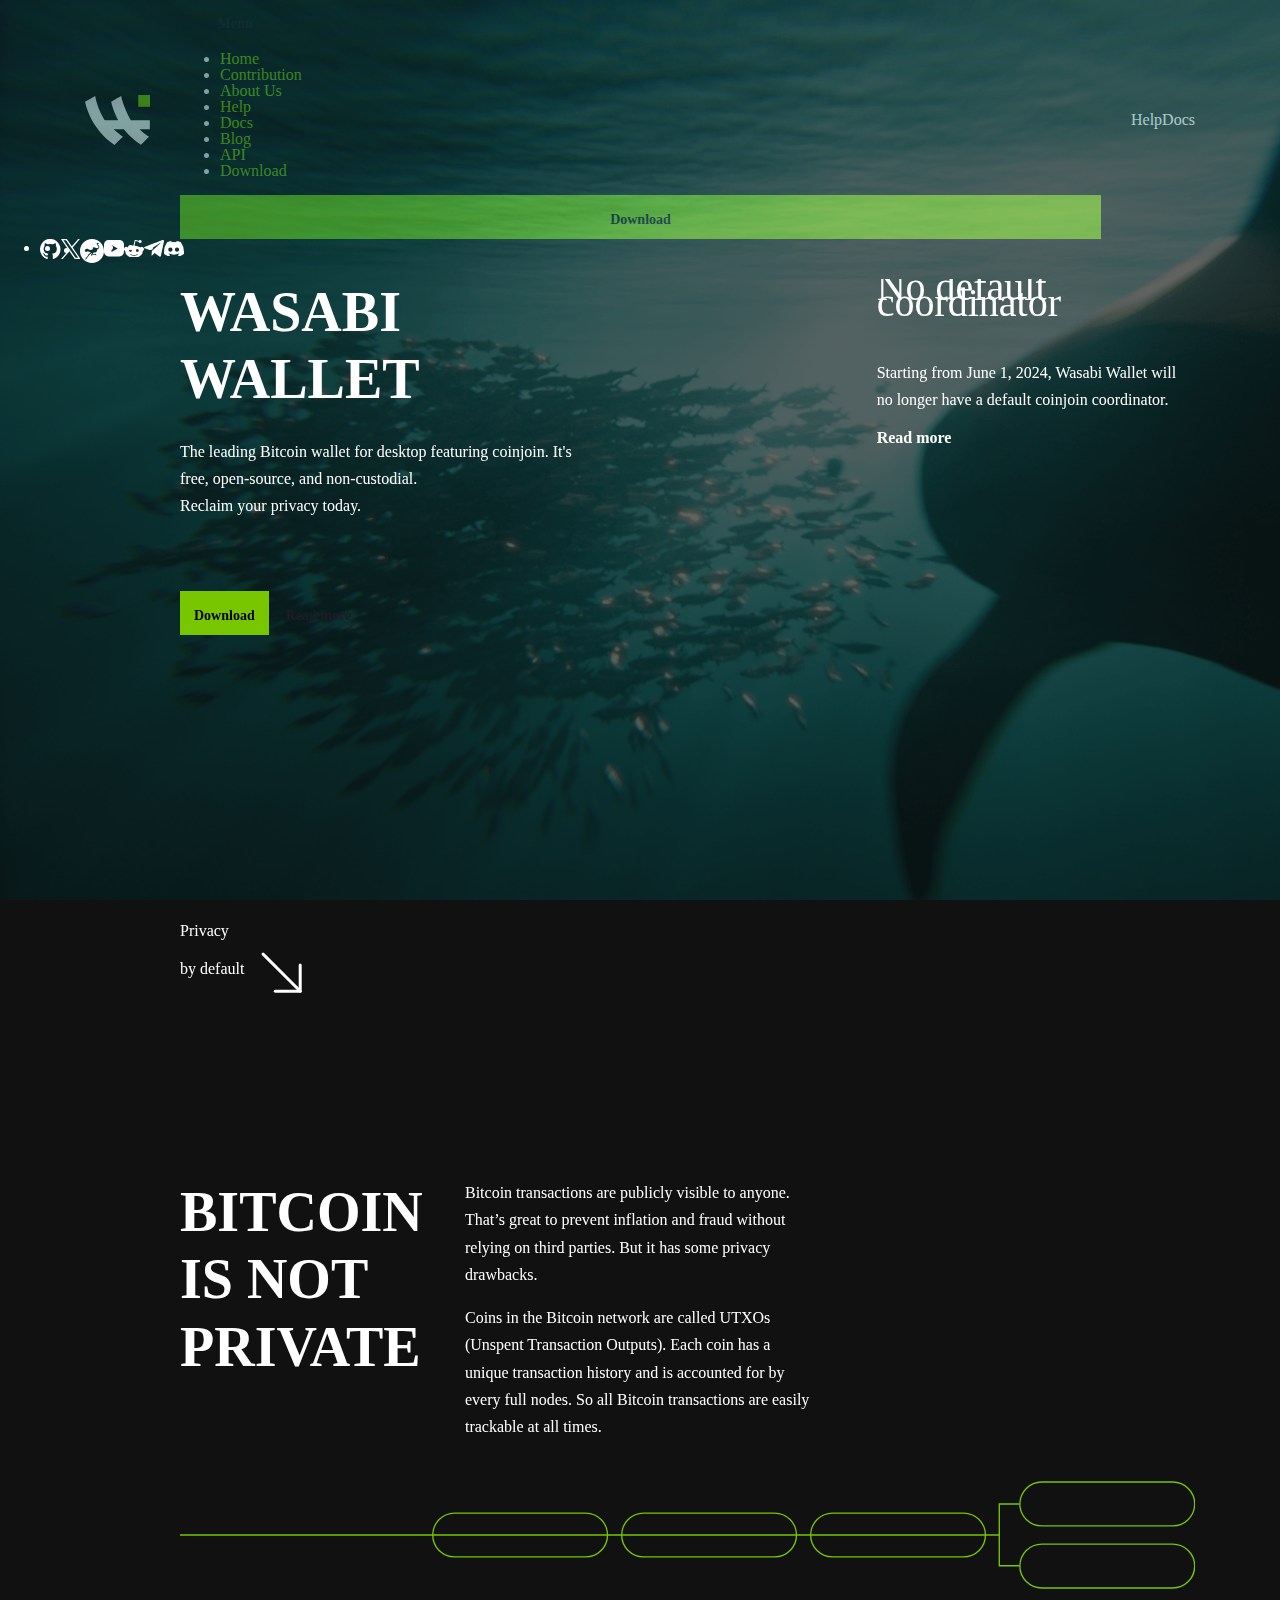
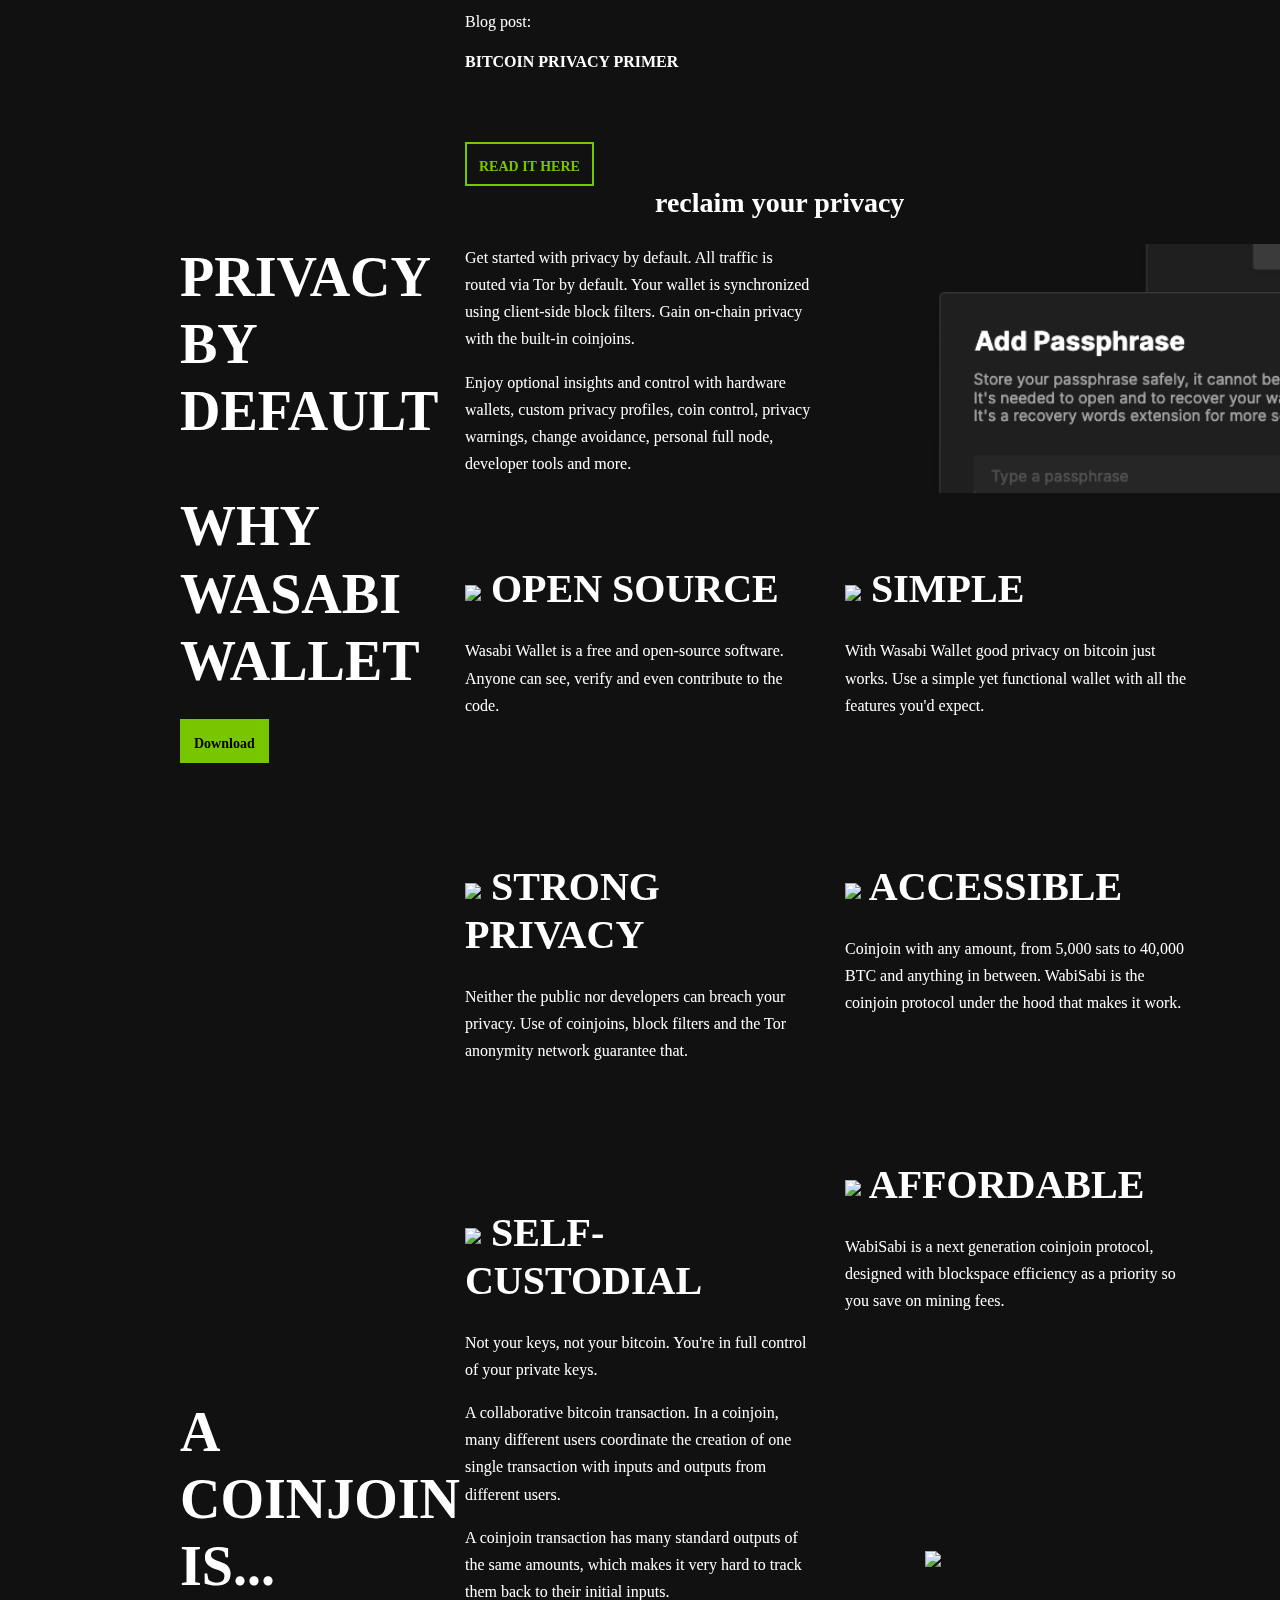
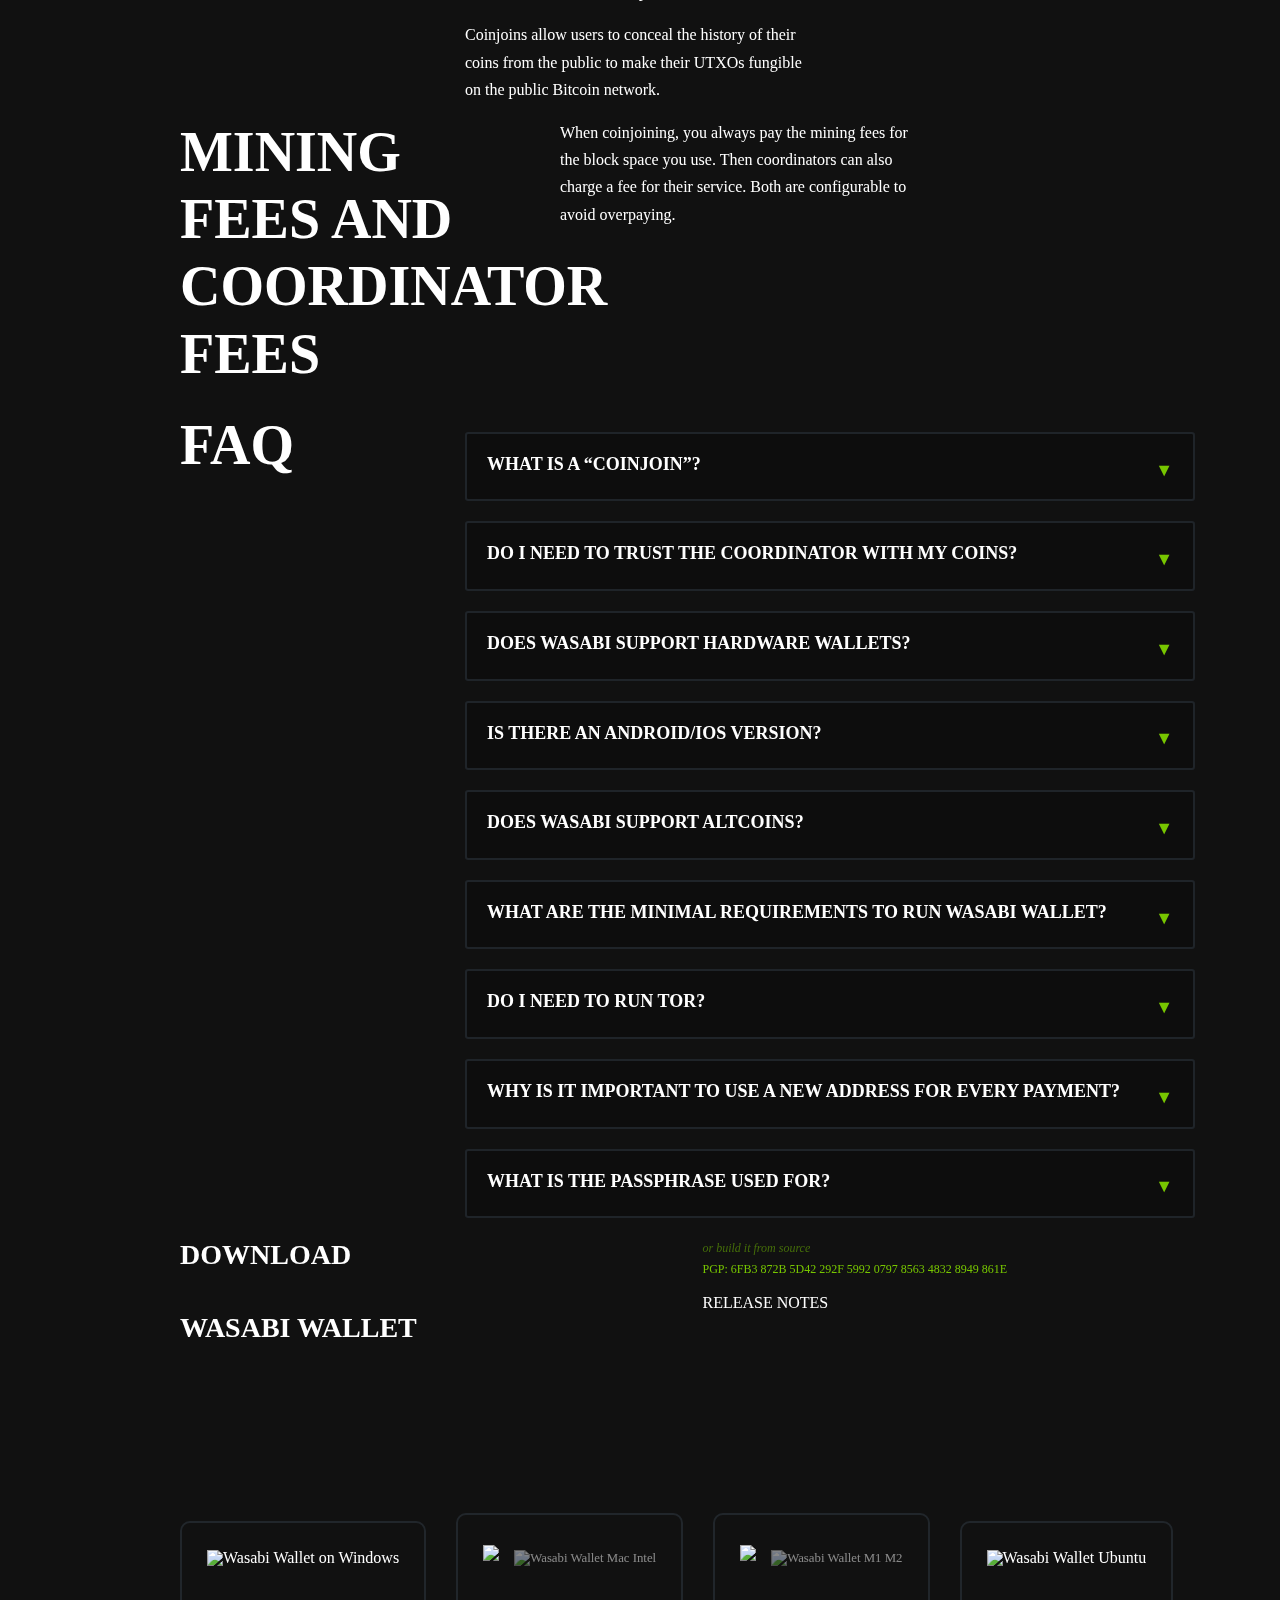
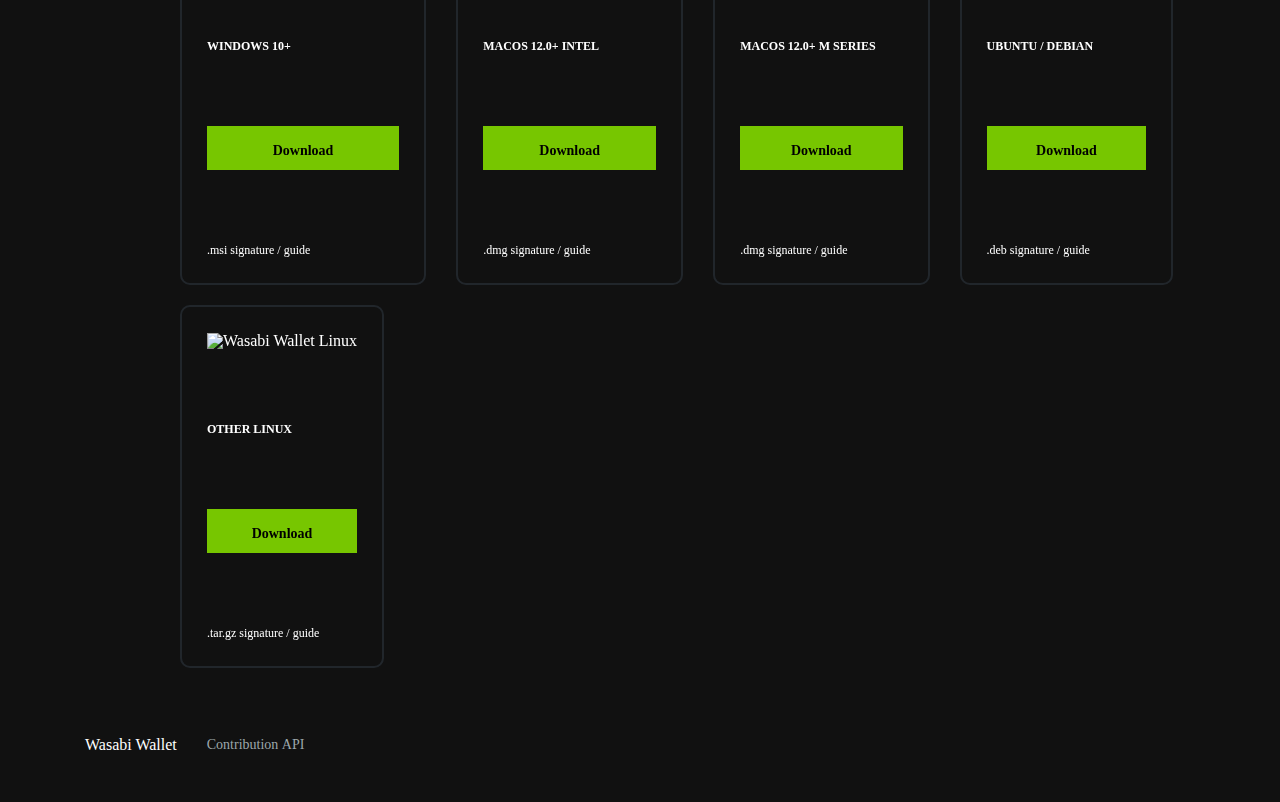
==== commit dc0d2367: "Update index.html version to 2.3.1" ====
--- a/wwwroot/index.html
+++ b/wwwroot/index.html
@@ -39,7 +39,6 @@
                         <label for="navswitch" class="btn navbarToggler"><span class="navbar-toggler-icon"></span> Menu</label>
                         <ul class="menu">
                             <li><a href="index.html">Home</a> </li>
-                            <li><a href="buy-anything.html">Buy Anything</a> </li>
                             <li><a href="contribution.html">Contribution</a> </li>
                             <li><a href="about.html">About Us</a> </li>
                             <li><a href="faq.html">Help</a> </li>
@@ -377,9 +376,9 @@
                                         <div class="my-4">
                                             <div class="system-text">WINDOWS 10+</div>
                                         </div>
-                                        <a href="https://github.com/WalletWasabi/WalletWasabi/releases/download/v2.3.0.0/Wasabi-2.3.0.0.msi" target="_blank" class="btn btn-primary w-100">Download</a>
+                                        <a href="https://github.com/WalletWasabi/WalletWasabi/releases/download/v2.3.1/Wasabi-2.3.1.msi" target="_blank" class="btn btn-primary w-100">Download</a>
                                         <div class="small-text mt-4">
-                                            .msi <span class="float-end"><a href="https://github.com/WalletWasabi/WalletWasabi/releases/download/v2.3.0.0/Wasabi-2.3.0.0.msi.asc" target="_blank">signature</a> / <a href="https://docs.wasabiwallet.io/using-wasabi/InstallPackage.html#windows" target="_blank">guide</a></span>
+                                            .msi <span class="float-end"><a href="https://github.com/WalletWasabi/WalletWasabi/releases/download/v2.3.1/Wasabi-2.3.1.msi.asc" target="_blank">signature</a> / <a href="https://docs.wasabiwallet.io/using-wasabi/InstallPackage.html#windows" target="_blank">guide</a></span>
                                         </div>
                                     </div>
                                 </div>
@@ -388,9 +387,9 @@
                                         <div class="my-4">
                                             <div class="system-text">MACOS 12.0+ INTEL</div>
                                         </div>
-                                        <a href="https://github.com/WalletWasabi/WalletWasabi/releases/download/v2.3.0.0/Wasabi-2.3.0.0.dmg" target="_blank" class="btn btn-primary w-100">Download</a>
+                                        <a href="https://github.com/WalletWasabi/WalletWasabi/releases/download/v2.3.1/Wasabi-2.3.1.dmg" target="_blank" class="btn btn-primary w-100">Download</a>
                                         <div class="small-text mt-4">
-                                            .dmg <span class="float-end"><a href="https://github.com/WalletWasabi/WalletWasabi/releases/download/v2.3.0.0/Wasabi-2.3.0.0.dmg.asc" target="_blank">signature</a> / <a href="https://docs.wasabiwallet.io/using-wasabi/InstallPackage.html#macos" target="_blank">guide</a></span>
+                                            .dmg <span class="float-end"><a href="https://github.com/WalletWasabi/WalletWasabi/releases/download/v2.3.1/Wasabi-2.3.1.dmg.asc" target="_blank">signature</a> / <a href="https://docs.wasabiwallet.io/using-wasabi/InstallPackage.html#macos" target="_blank">guide</a></span>
                                         </div>
                                     </div>
                                 </div>
@@ -399,9 +398,9 @@
                                         <div class="my-4">
                                             <div class="system-text">MACOS 12.0+ M SERIES</div>
                                         </div>
-                                        <a href="https://github.com/WalletWasabi/WalletWasabi/releases/download/v2.3.0.0/Wasabi-2.3.0.0-arm64.dmg" target="_blank" class="btn btn-primary w-100">Download</a>
+                                        <a href="https://github.com/WalletWasabi/WalletWasabi/releases/download/v2.3.1/Wasabi-2.3.1-arm64.dmg" target="_blank" class="btn btn-primary w-100">Download</a>
                                         <div class="small-text mt-4">
-                                            .dmg <span class="float-end"><a href="https://github.com/WalletWasabi/WalletWasabi/releases/download/v2.3.0.0/Wasabi-2.3.0.0-arm64.dmg.asc" target="_blank">signature</a> / <a href="https://docs.wasabiwallet.io/using-wasabi/InstallPackage.html#macos" target="_blank">guide</a></span>
+                                            .dmg <span class="float-end"><a href="https://github.com/WalletWasabi/WalletWasabi/releases/download/v2.3.1/Wasabi-2.3.1-arm64.dmg.asc" target="_blank">signature</a> / <a href="https://docs.wasabiwallet.io/using-wasabi/InstallPackage.html#macos" target="_blank">guide</a></span>
                                         </div>
                                     </div>
                                 </div>
@@ -410,9 +409,9 @@
                                         <div class="my-4">
                                             <div class="system-text">UBUNTU / DEBIAN</div>
                                         </div>
-                                        <a href="https://github.com/WalletWasabi/WalletWasabi/releases/download/v2.3.0.0/Wasabi-2.3.0.0.deb" target="_blank" class="btn btn-primary w-100">Download</a>
+                                        <a href="https://github.com/WalletWasabi/WalletWasabi/releases/download/v2.3.1/Wasabi-2.3.1.deb" target="_blank" class="btn btn-primary w-100">Download</a>
                                         <div class="small-text mt-4">
-                                            .deb <span class="float-end"><a href="https://github.com/WalletWasabi/WalletWasabi/releases/download/v2.3.0.0/Wasabi-2.3.0.0.deb.asc" target="_blank">signature</a> / <a href="https://docs.wasabiwallet.io/using-wasabi/InstallPackage.html#debian-and-ubuntu" target="_blank">guide</a></span>
+                                            .deb <span class="float-end"><a href="https://github.com/WalletWasabi/WalletWasabi/releases/download/v2.3.1/Wasabi-2.3.1.deb.asc" target="_blank">signature</a> / <a href="https://docs.wasabiwallet.io/using-wasabi/InstallPackage.html#debian-and-ubuntu" target="_blank">guide</a></span>
                                         </div>
                                     </div>
                                 </div>
@@ -421,9 +420,9 @@
                                         <div class="my-4">
                                             <div class="system-text">OTHER LINUX</div>
                                         </div>
-                                        <a href="https://github.com/WalletWasabi/WalletWasabi/releases/download/v2.3.0.0/Wasabi-2.3.0.0-linux-x64.tar.gz" target="_blank" class="btn btn-primary w-100">Download</a>
+                                        <a href="https://github.com/WalletWasabi/WalletWasabi/releases/download/v2.3.1/Wasabi-2.3.1-linux-x64.tar.gz" target="_blank" class="btn btn-primary w-100">Download</a>
                                         <div class="small-text mt-4">
-                                            .tar.gz <span class="float-end"><a href="https://github.com/WalletWasabi/WalletWasabi/releases/download/v2.3.0.0/Wasabi-2.3.0.0-linux-x64.tar.gz.asc" target="_blank">signature</a> / <a href="https://docs.wasabiwallet.io/using-wasabi/InstallPackage.html#other-linux" target="_blank">guide</a></span>
+                                            .tar.gz <span class="float-end"><a href="https://github.com/WalletWasabi/WalletWasabi/releases/download/v2.3.1/Wasabi-2.3.1-linux-x64.tar.gz.asc" target="_blank">signature</a> / <a href="https://docs.wasabiwallet.io/using-wasabi/InstallPackage.html#other-linux" target="_blank">guide</a></span>
                                         </div>
                                     </div>
                                 </div>
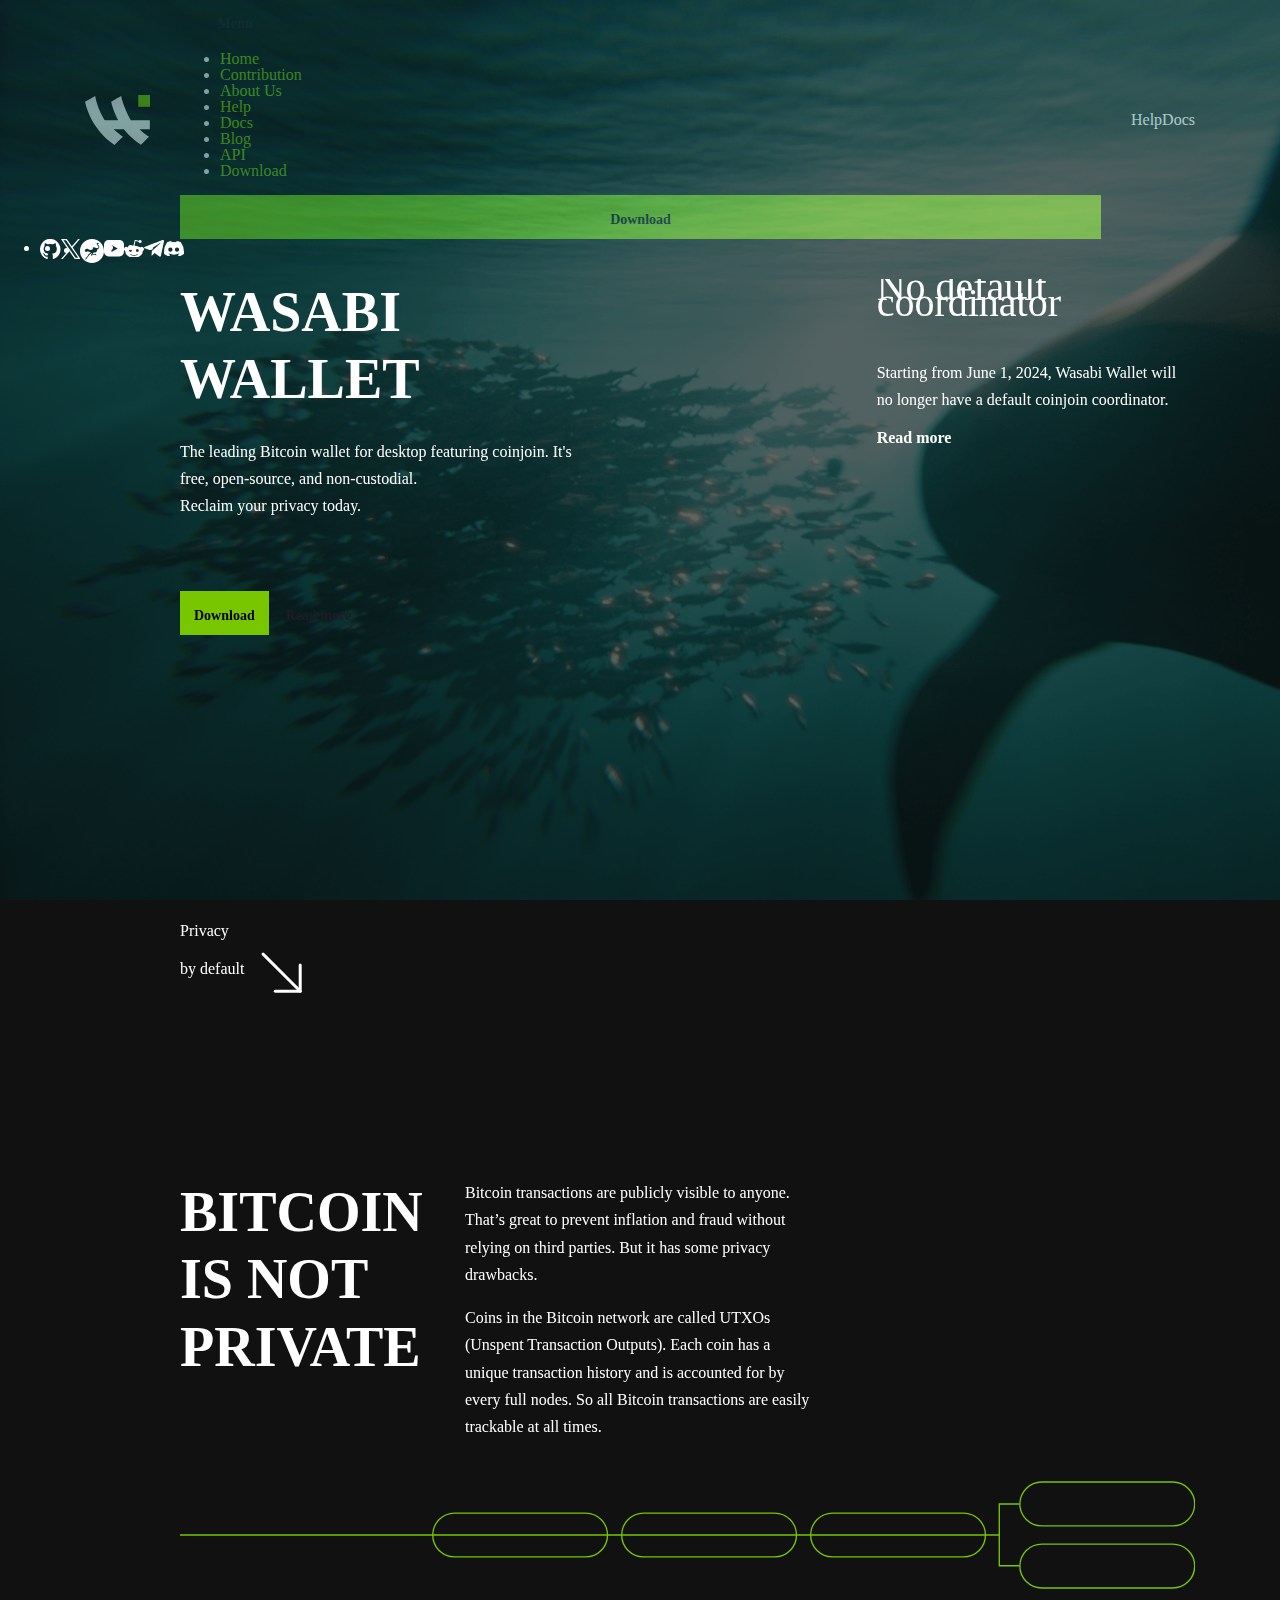
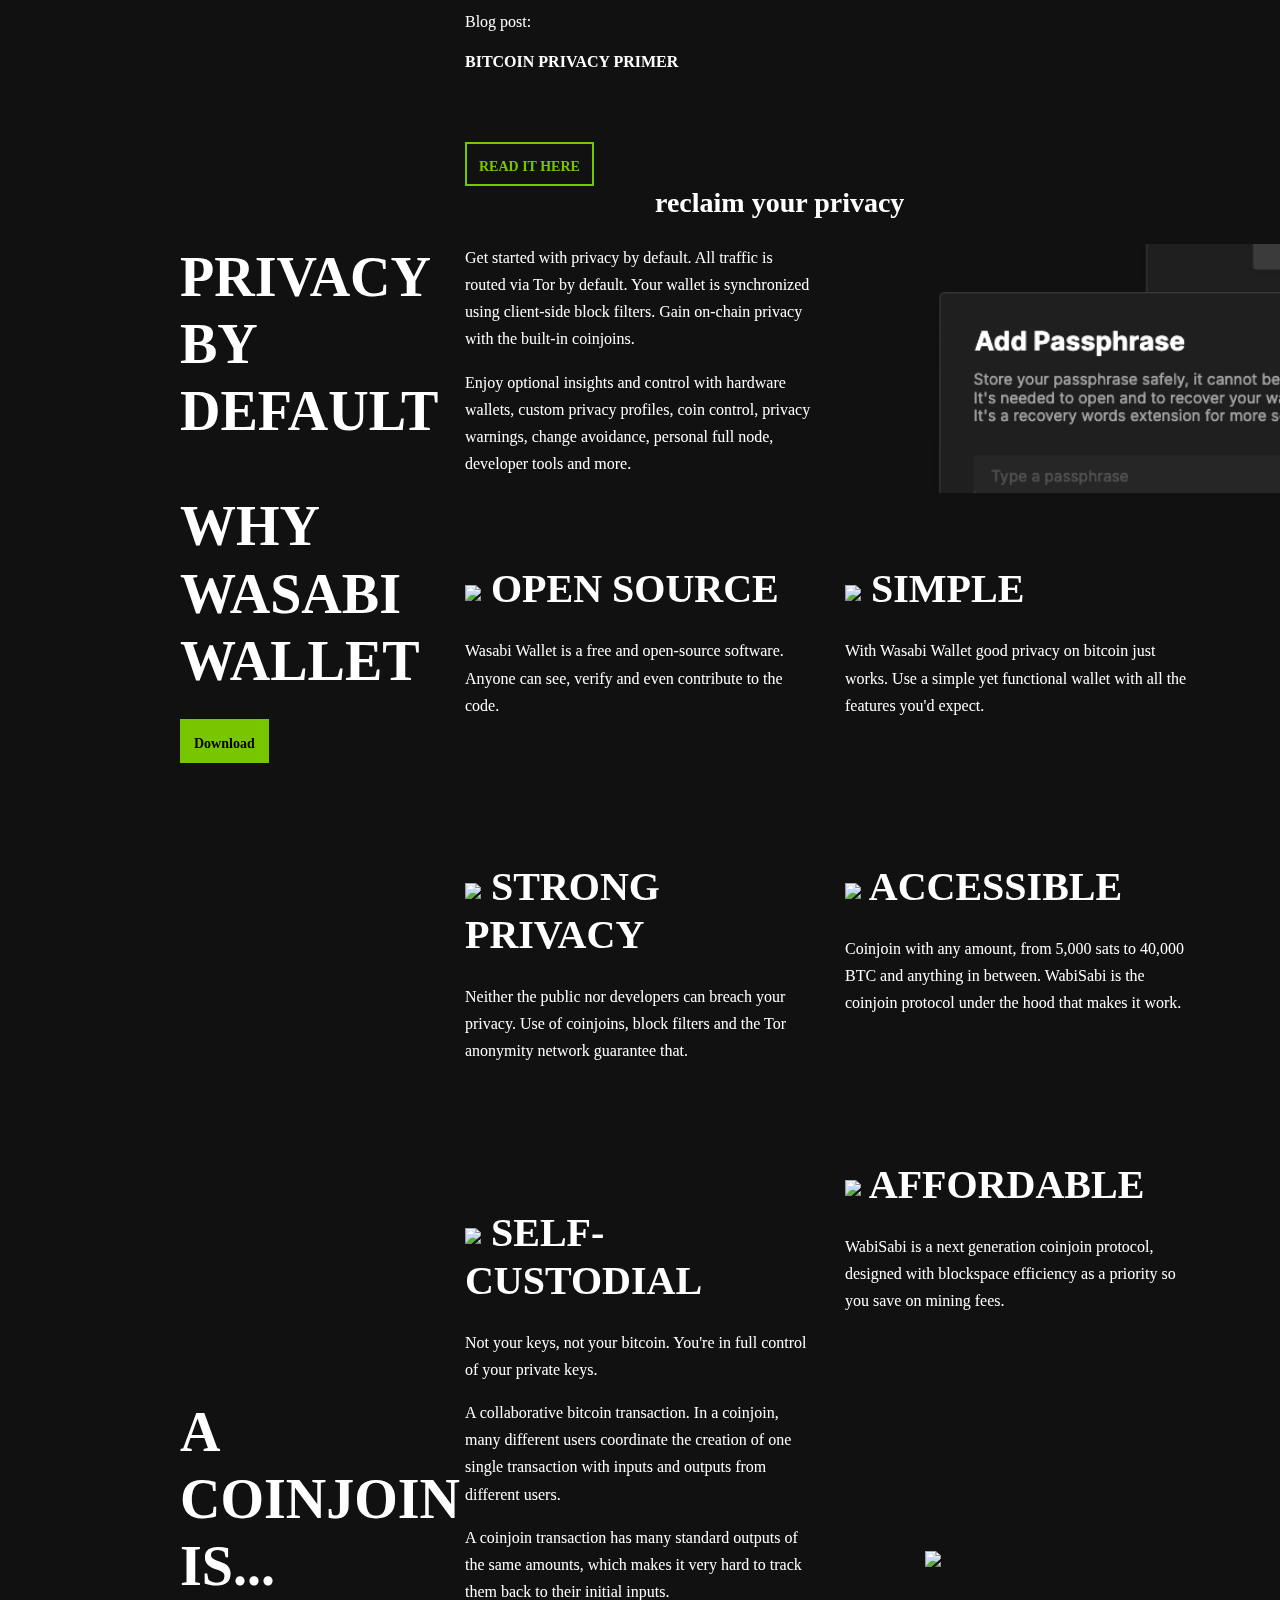
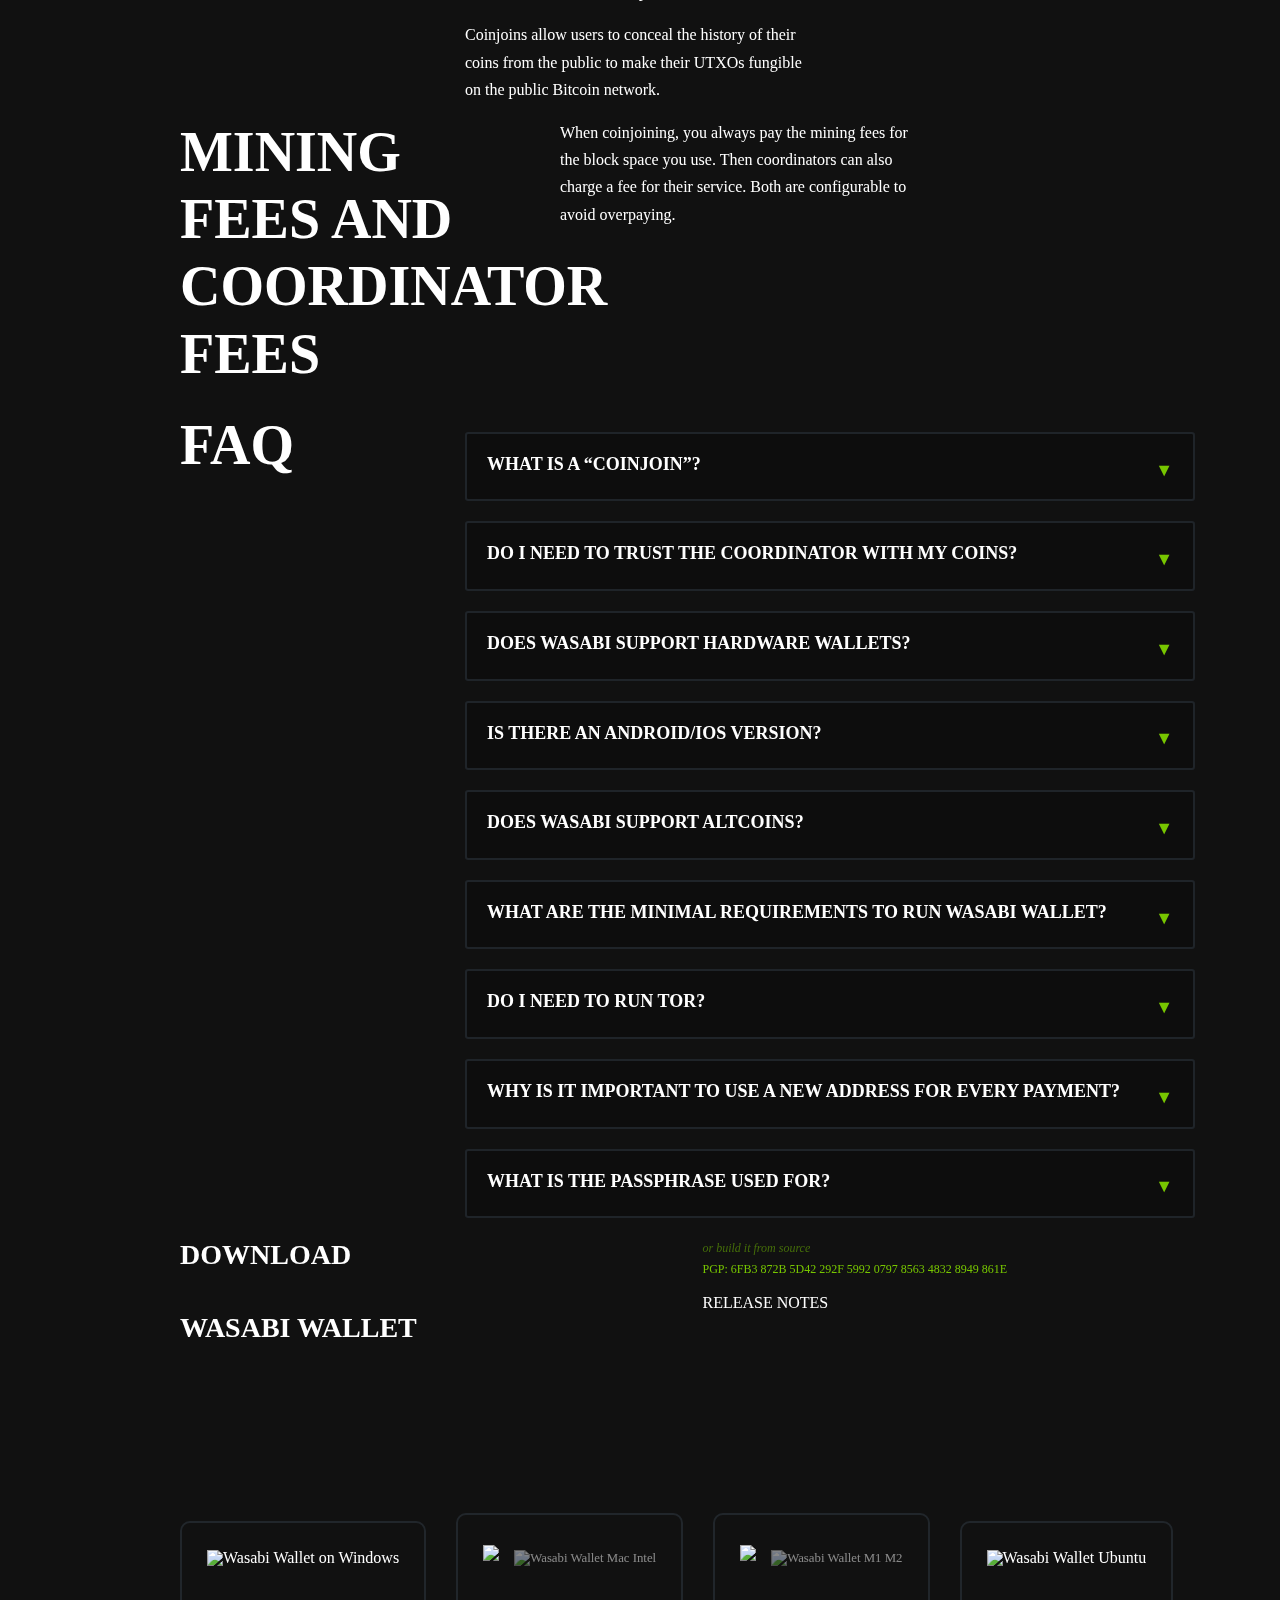
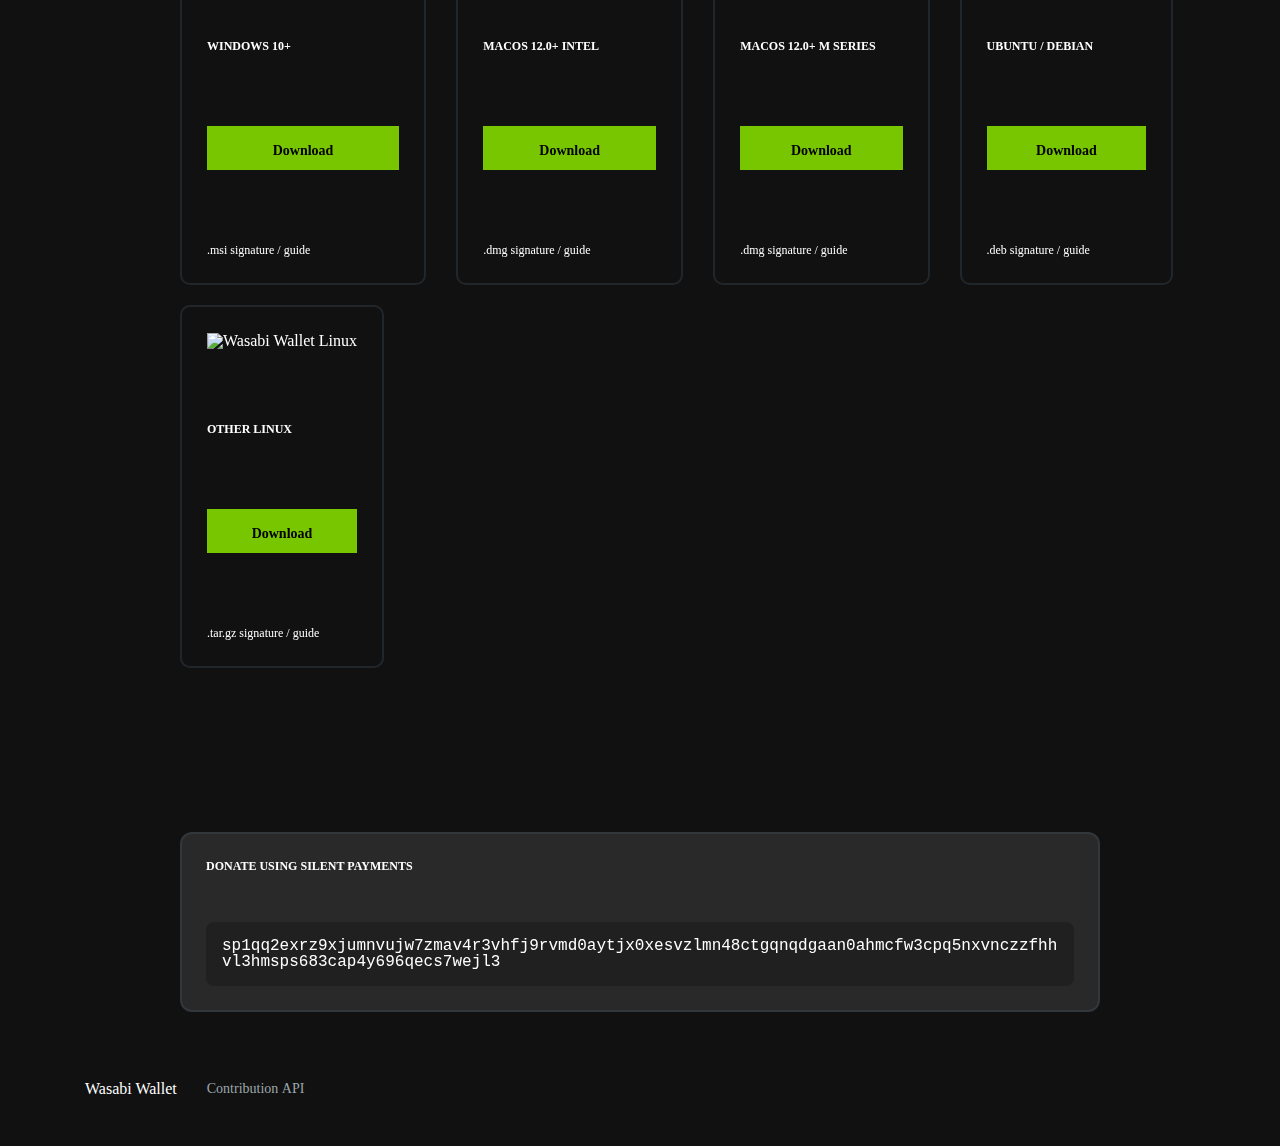
==== commit b7107994: "Add donation address" ====
--- a/wwwroot/index.html
+++ b/wwwroot/index.html
@@ -434,17 +434,34 @@
                     </div>
                 </div>
             </div>
+            <div class="container mt-5">
+                <div class="row">
+                  <div class="col-lg-10 offset-lg-1">
+                    <div class="download-box" style="background: rgba(255, 255, 255, 0.1); border-radius: 12px; padding: 24px;">
+                      <div class="system-text mb-3">
+                        <a href="https://docs.wasabiwallet.io/FAQ/FAQ-Contribution.html#why-should-i-donate">DONATE</a> USING <a href="https://docs.wasabiwallet.io/FAQ/FAQ-UseWasabi.html#what-are-silent-payments" class="text-decoration-none">SILENT PAYMENTS</a>
+                      </div>
+                      <div style="position: relative;">
+                        <div style="word-break: break-all; font-family: monospace; background: rgba(0, 0, 0, 0.2); padding: 16px; border-radius: 8px;">
+                          sp1qq2exrz9xjumnvujw7zmav4r3vhfj9rvmd0aytjx0xesvzlmn48ctgqnqdgaan0ahmcfw3cpq5nxvnczzfhhvl3hmsps683cap4y696qecs7wejl3
+                        </div>
+                      </div>
+                    </div>
+                  </div>
+                </div>
+            </div>
         </section>
     </div>
     <footer>
         <div class="container">
             <div class="row">
                 <div class="col-lg-auto py-2">
-                   <span class="white-text">Wasabi Wallet</span>
+                    <span class="white-text">Wasabi Wallet</span>
                 </div>
                 <div class="col-lg py-2 text-lg-end">
                     <a href="contribution.html" class="d-inline-block me-3">Contribution</a>
                     <a href="https://wasabiwallet.io/swagger/index.html" class="d-inline-block me-3">API</a>
+                    </div>
                 </div>
             </div>
         </div>
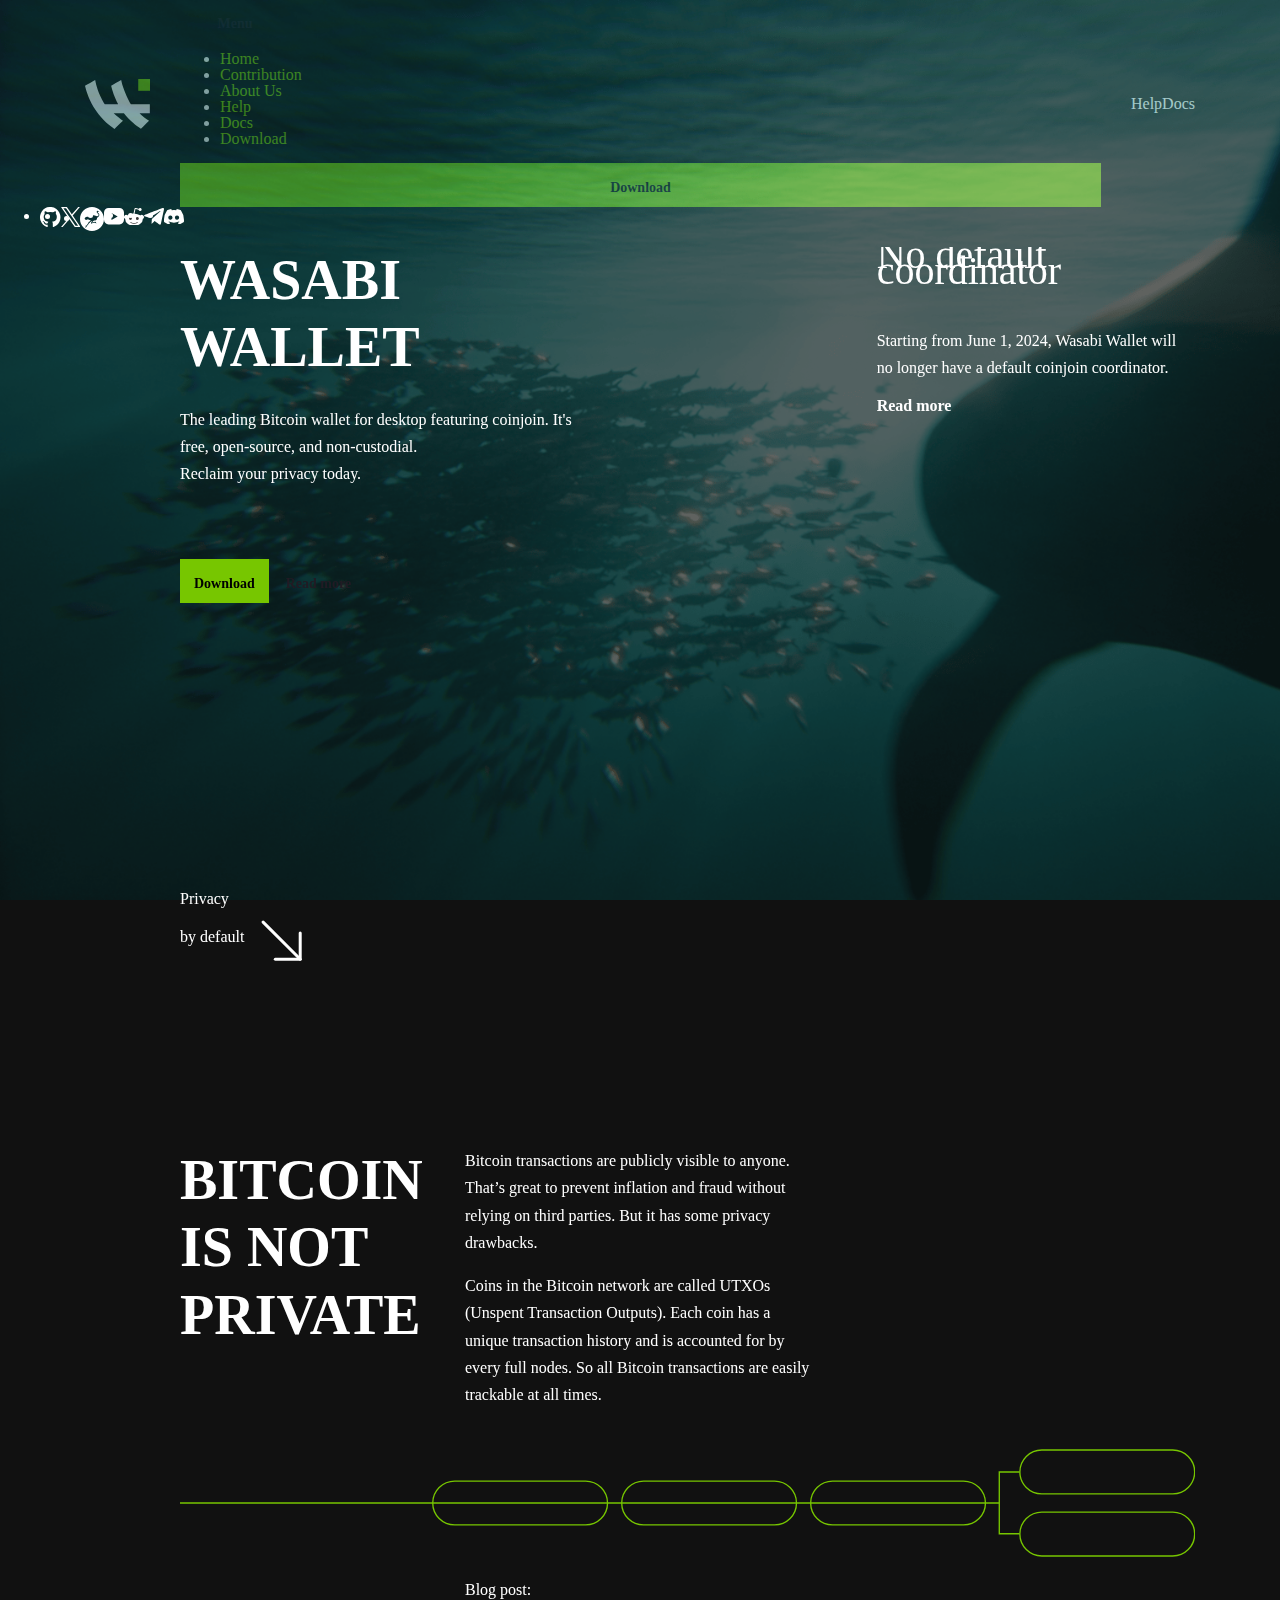
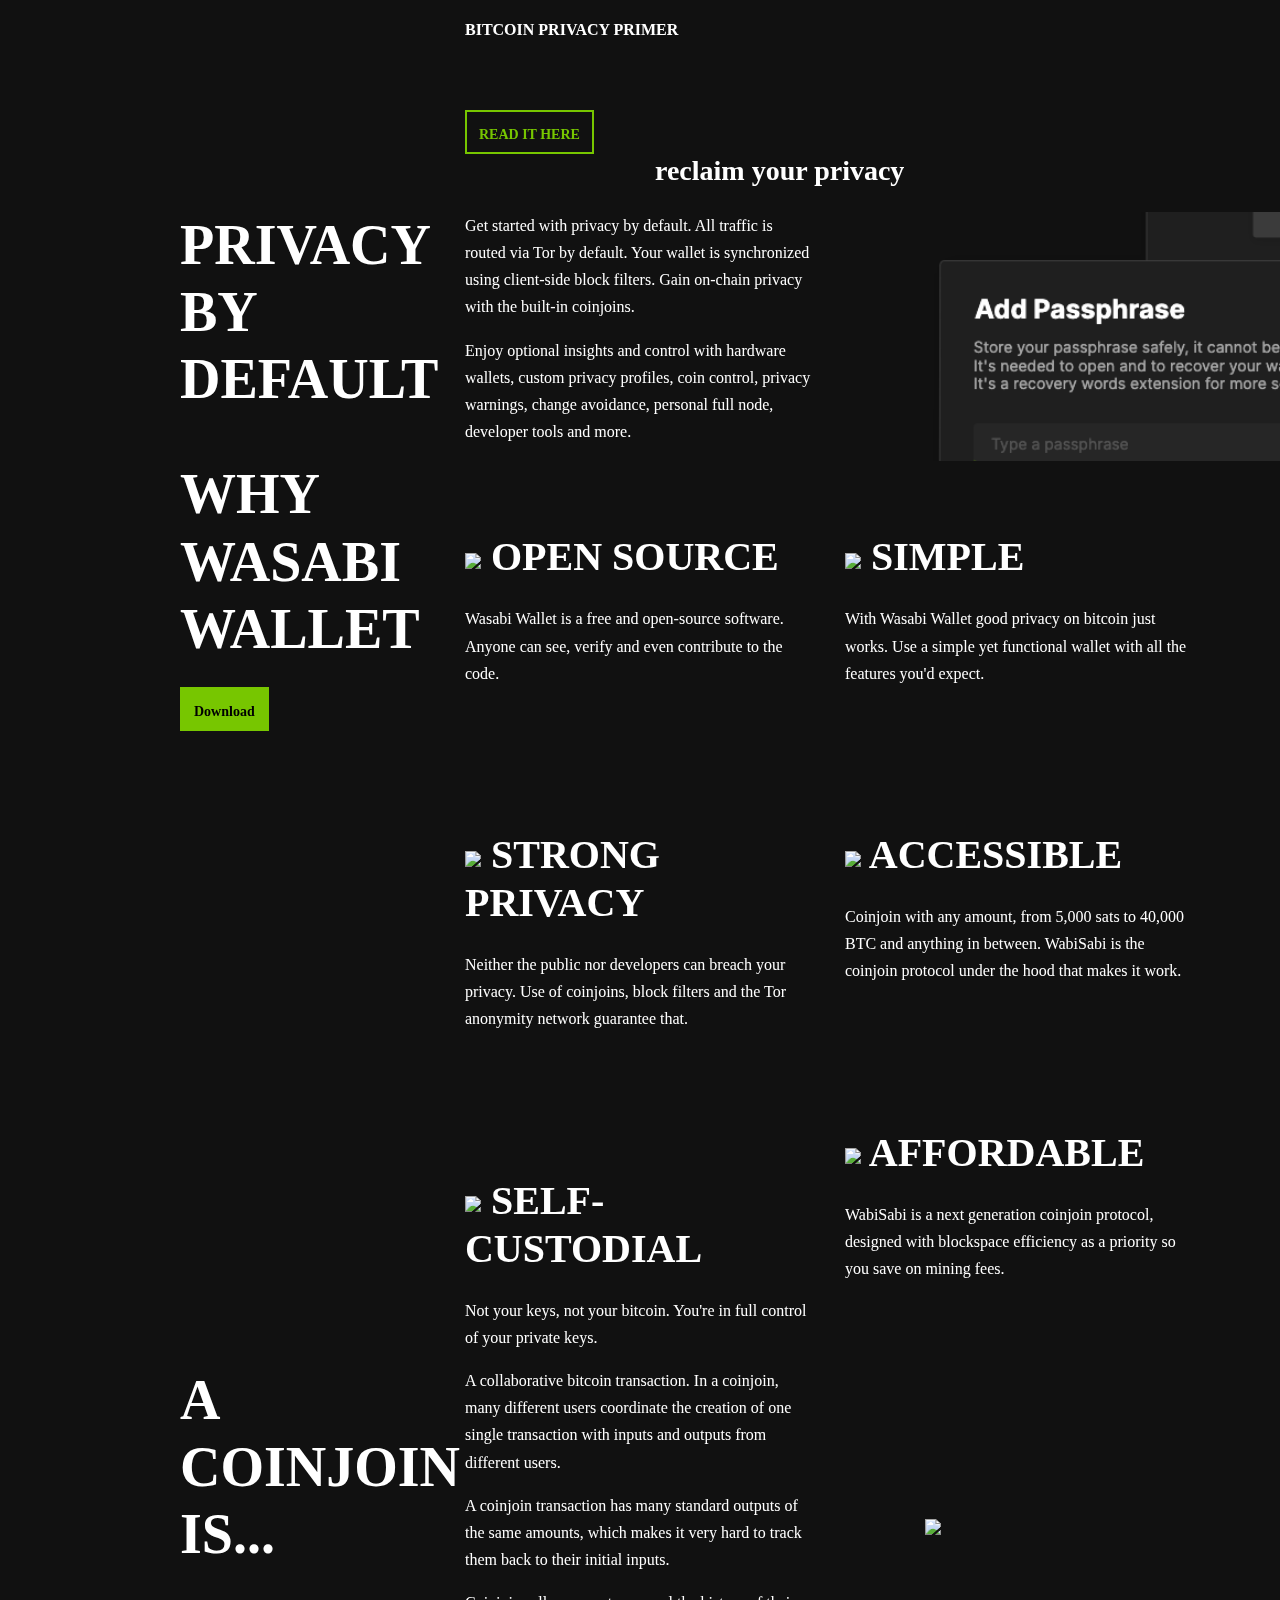
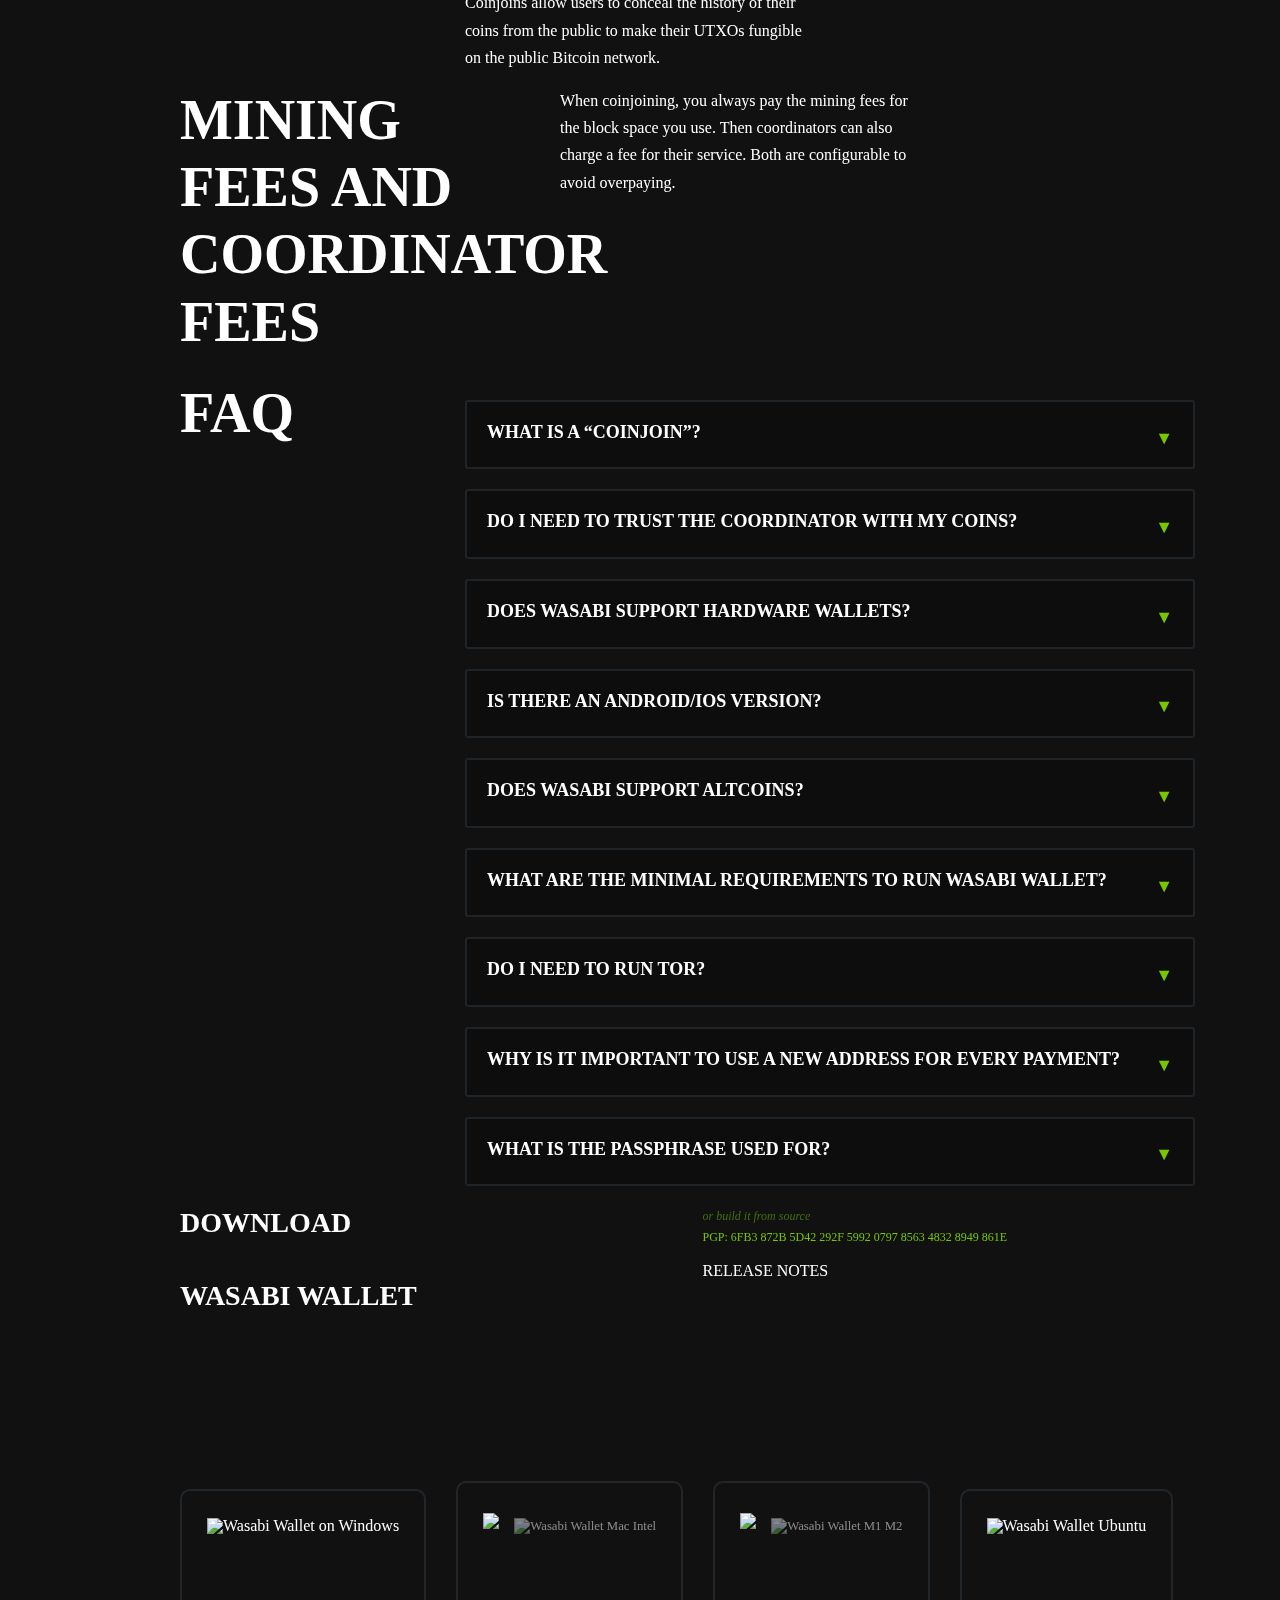
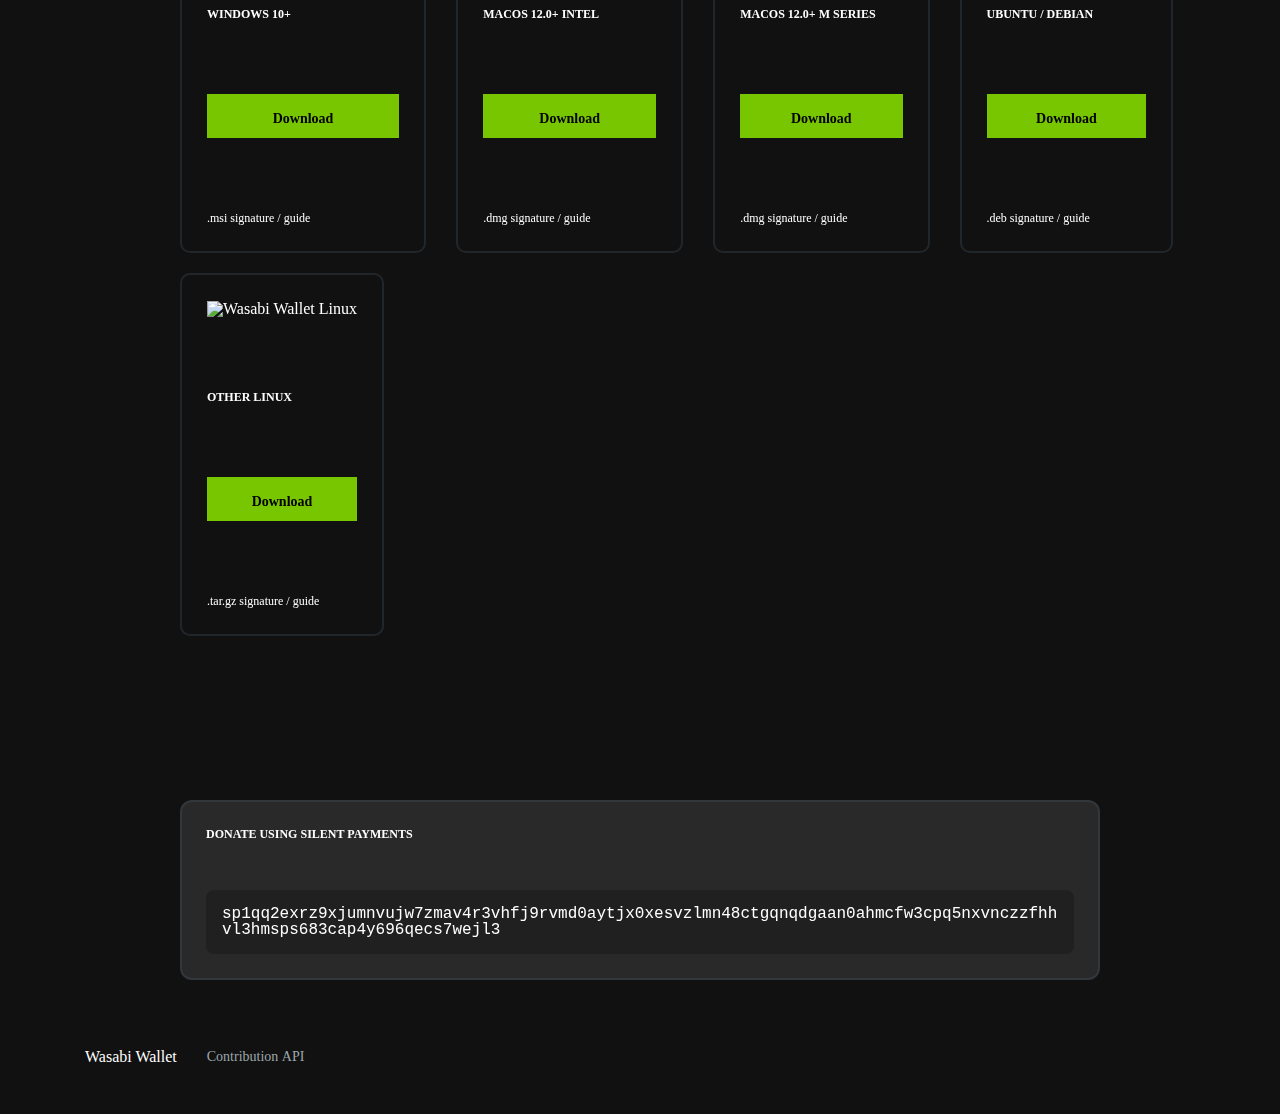
==== commit 43ec6a9b: "remove blog and swagger from menu" ====
--- a/wwwroot/index.html
+++ b/wwwroot/index.html
@@ -43,8 +43,6 @@
                             <li><a href="about.html">About Us</a> </li>
                             <li><a href="faq.html">Help</a> </li>
                             <li><a href="https://docs.wasabiwallet.io/" target="_blank">Docs</a> </li>
-                            <li><a href="https://blog.wasabiwallet.io" target="_blank">Blog</a> </li>
-                            <li><a href="https://wasabiwallet.io/swagger/index.html" target="_blank">API</a> </li>
                             <li class="mt-4 mt-lg-0"><a href="index.html#download">Download</a> </li>
                         </ul>
                         <a href="index.html#download" class="btn btn-primary prefix-arrowdown d-none d-lg-block">Download</a>
@@ -101,7 +99,7 @@
                 </a>
             </li>
             <li>
-                <a href="https://discord.gg/nm7YHEZnJs" target="_blank">
+                <a href="https://discord.gg/EfPpgDNUCB" target="_blank">
                     <svg xmlns="http://www.w3.org/2000/svg" width="20" height="15.6" viewBox="0 0 20 15.6">
                         <path id="Path_10" data-name="Path 10" d="M2713.71,192.459a17.682,17.682,0,0,0-4.139-1.349l-.511,1.209a14.721,14.721,0,0,0-2-.177v-.009s-.088,0-.235,0-.235,0-.235,0v.009a14.72,14.72,0,0,0-2,.177l-.511-1.209a17.682,17.682,0,0,0-4.138,1.349,17.043,17.043,0,0,0-3.022,11.625,21.405,21.405,0,0,0,5.02,2.626,14.985,14.985,0,0,0,1.095-1.812,6.016,6.016,0,0,1-1.674-.791l.419-.372a11.416,11.416,0,0,0,5.045,1.139,14.419,14.419,0,0,0,5.041-1.139h0l.419.372a6.02,6.02,0,0,1-1.674.791,14.985,14.985,0,0,0,1.095,1.812,21.4,21.4,0,0,0,5.02-2.626,17.044,17.044,0,0,0-3.022-11.625m-10.2,9.37a2.114,2.114,0,1,1,1.813-2.093,1.968,1.968,0,0,1-1.813,2.093m6.65,0a2.114,2.114,0,1,1,1.814-2.093,1.968,1.968,0,0,1-1.814,2.093" transform="translate(-2696.83 -191.11)" fill="#fff" /> </svg>
                 </a>
@@ -376,9 +374,9 @@
                                         <div class="my-4">
                                             <div class="system-text">WINDOWS 10+</div>
                                         </div>
-                                        <a href="https://github.com/WalletWasabi/WalletWasabi/releases/download/v2.3.1/Wasabi-2.3.1.msi" target="_blank" class="btn btn-primary w-100">Download</a>
+                                        <a href="https://github.com/WalletWasabi/WalletWasabi/releases/download/v2.5.1/Wasabi-2.5.1.msi" target="_blank" class="btn btn-primary w-100">Download</a>
                                         <div class="small-text mt-4">
-                                            .msi <span class="float-end"><a href="https://github.com/WalletWasabi/WalletWasabi/releases/download/v2.3.1/Wasabi-2.3.1.msi.asc" target="_blank">signature</a> / <a href="https://docs.wasabiwallet.io/using-wasabi/InstallPackage.html#windows" target="_blank">guide</a></span>
+                                            .msi <span class="float-end"><a href="https://github.com/WalletWasabi/WalletWasabi/releases/download/v2.5.1/Wasabi-2.5.1.msi.asc" target="_blank">signature</a> / <a href="https://docs.wasabiwallet.io/using-wasabi/InstallPackage.html#windows" target="_blank">guide</a></span>
                                         </div>
                                     </div>
                                 </div>
@@ -387,9 +385,9 @@
                                         <div class="my-4">
                                             <div class="system-text">MACOS 12.0+ INTEL</div>
                                         </div>
-                                        <a href="https://github.com/WalletWasabi/WalletWasabi/releases/download/v2.3.1/Wasabi-2.3.1.dmg" target="_blank" class="btn btn-primary w-100">Download</a>
+                                        <a href="https://github.com/WalletWasabi/WalletWasabi/releases/download/v2.5.1/Wasabi-2.5.1.dmg" target="_blank" class="btn btn-primary w-100">Download</a>
                                         <div class="small-text mt-4">
-                                            .dmg <span class="float-end"><a href="https://github.com/WalletWasabi/WalletWasabi/releases/download/v2.3.1/Wasabi-2.3.1.dmg.asc" target="_blank">signature</a> / <a href="https://docs.wasabiwallet.io/using-wasabi/InstallPackage.html#macos" target="_blank">guide</a></span>
+                                            .dmg <span class="float-end"><a href="https://github.com/WalletWasabi/WalletWasabi/releases/download/v2.5.1/Wasabi-2.5.1.dmg.asc" target="_blank">signature</a> / <a href="https://docs.wasabiwallet.io/using-wasabi/InstallPackage.html#macos" target="_blank">guide</a></span>
                                         </div>
                                     </div>
                                 </div>
@@ -398,9 +396,9 @@
                                         <div class="my-4">
                                             <div class="system-text">MACOS 12.0+ M SERIES</div>
                                         </div>
-                                        <a href="https://github.com/WalletWasabi/WalletWasabi/releases/download/v2.3.1/Wasabi-2.3.1-arm64.dmg" target="_blank" class="btn btn-primary w-100">Download</a>
+                                        <a href="https://github.com/WalletWasabi/WalletWasabi/releases/download/v2.5.1/Wasabi-2.5.1-arm64.dmg" target="_blank" class="btn btn-primary w-100">Download</a>
                                         <div class="small-text mt-4">
-                                            .dmg <span class="float-end"><a href="https://github.com/WalletWasabi/WalletWasabi/releases/download/v2.3.1/Wasabi-2.3.1-arm64.dmg.asc" target="_blank">signature</a> / <a href="https://docs.wasabiwallet.io/using-wasabi/InstallPackage.html#macos" target="_blank">guide</a></span>
+                                            .dmg <span class="float-end"><a href="https://github.com/WalletWasabi/WalletWasabi/releases/download/v2.5.1/Wasabi-2.5.1-arm64.dmg.asc" target="_blank">signature</a> / <a href="https://docs.wasabiwallet.io/using-wasabi/InstallPackage.html#macos" target="_blank">guide</a></span>
                                         </div>
                                     </div>
                                 </div>
@@ -409,9 +407,9 @@
                                         <div class="my-4">
                                             <div class="system-text">UBUNTU / DEBIAN</div>
                                         </div>
-                                        <a href="https://github.com/WalletWasabi/WalletWasabi/releases/download/v2.3.1/Wasabi-2.3.1.deb" target="_blank" class="btn btn-primary w-100">Download</a>
+                                        <a href="https://github.com/WalletWasabi/WalletWasabi/releases/download/v2.5.1/Wasabi-2.5.1.deb" target="_blank" class="btn btn-primary w-100">Download</a>
                                         <div class="small-text mt-4">
-                                            .deb <span class="float-end"><a href="https://github.com/WalletWasabi/WalletWasabi/releases/download/v2.3.1/Wasabi-2.3.1.deb.asc" target="_blank">signature</a> / <a href="https://docs.wasabiwallet.io/using-wasabi/InstallPackage.html#debian-and-ubuntu" target="_blank">guide</a></span>
+                                            .deb <span class="float-end"><a href="https://github.com/WalletWasabi/WalletWasabi/releases/download/v2.5.1/Wasabi-2.5.1.deb.asc" target="_blank">signature</a> / <a href="https://docs.wasabiwallet.io/using-wasabi/InstallPackage.html#debian-and-ubuntu" target="_blank">guide</a></span>
                                         </div>
                                     </div>
                                 </div>
@@ -420,9 +418,9 @@
                                         <div class="my-4">
                                             <div class="system-text">OTHER LINUX</div>
                                         </div>
-                                        <a href="https://github.com/WalletWasabi/WalletWasabi/releases/download/v2.3.1/Wasabi-2.3.1-linux-x64.tar.gz" target="_blank" class="btn btn-primary w-100">Download</a>
+                                        <a href="https://github.com/WalletWasabi/WalletWasabi/releases/download/v2.5.1/Wasabi-2.5.1-linux-x64.tar.gz" target="_blank" class="btn btn-primary w-100">Download</a>
                                         <div class="small-text mt-4">
-                                            .tar.gz <span class="float-end"><a href="https://github.com/WalletWasabi/WalletWasabi/releases/download/v2.3.1/Wasabi-2.3.1-linux-x64.tar.gz.asc" target="_blank">signature</a> / <a href="https://docs.wasabiwallet.io/using-wasabi/InstallPackage.html#other-linux" target="_blank">guide</a></span>
+                                            .tar.gz <span class="float-end"><a href="https://github.com/WalletWasabi/WalletWasabi/releases/download/v2.5.1/Wasabi-2.5.1-linux-x64.tar.gz.asc" target="_blank">signature</a> / <a href="https://docs.wasabiwallet.io/using-wasabi/InstallPackage.html#other-linux" target="_blank">guide</a></span>
                                         </div>
                                     </div>
                                 </div>
@@ -430,8 +428,8 @@
                         </div>
                         <div class="d-block d-lg-none">
                             <p class="green-text">Our software is exclusively available for desktop use. To download, please access this website from a desktop computer.</p>
-                        </div>
-                    </div>
+                    </div>
+                  </div>
                 </div>
             </div>
             <div class="container mt-5">
